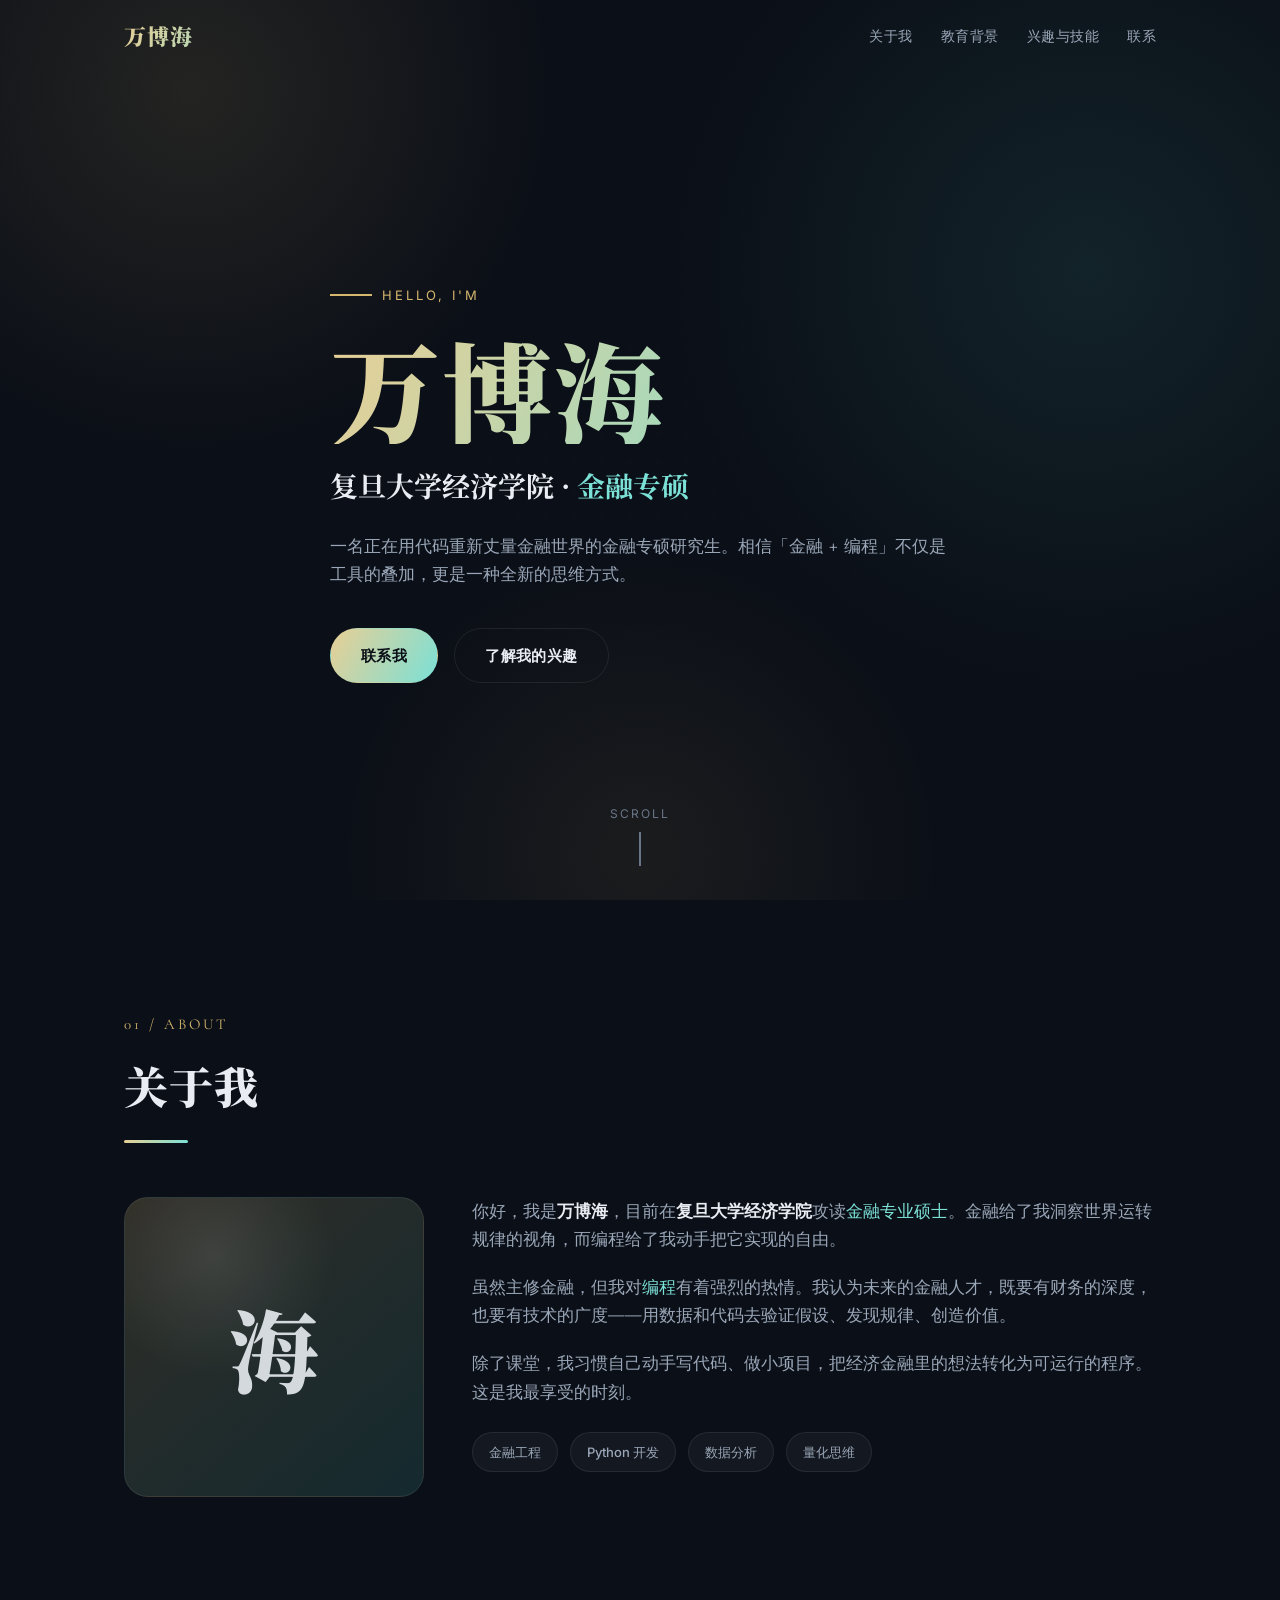
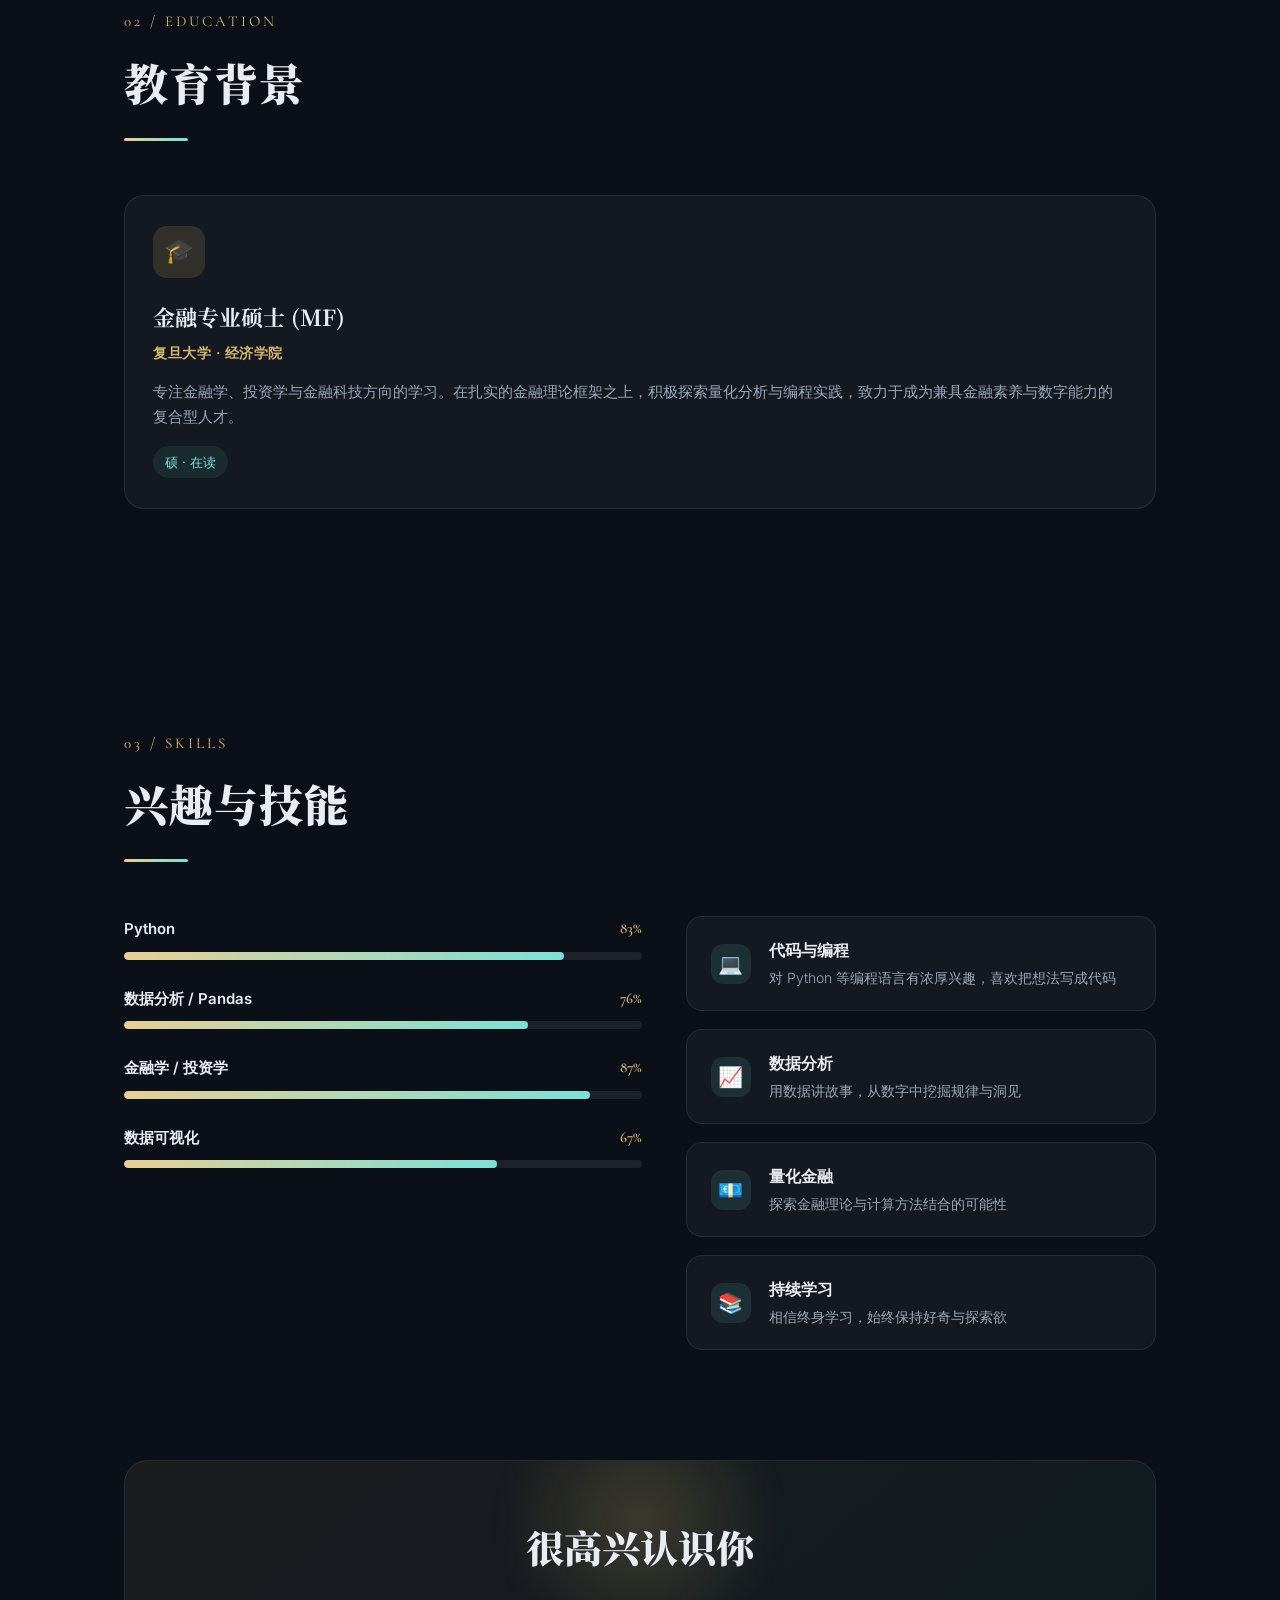
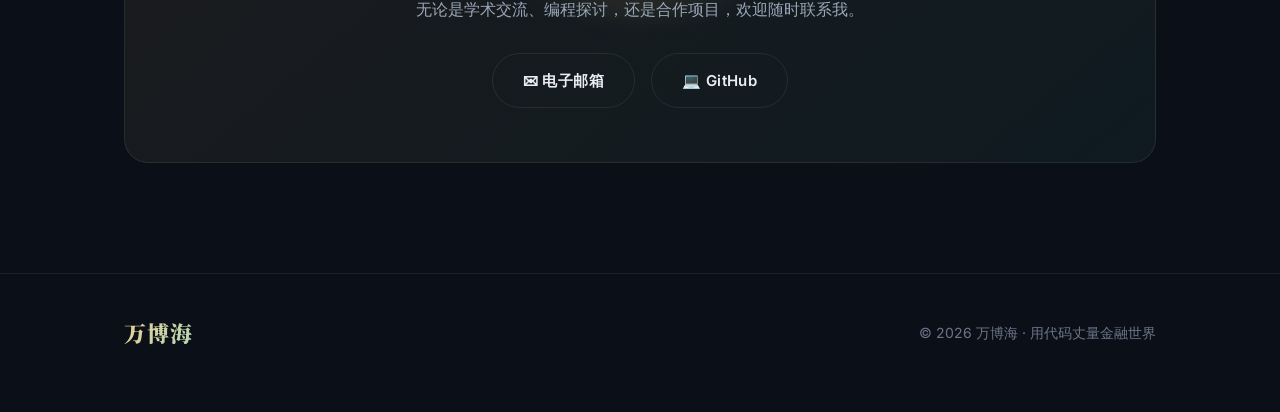
==== index.html @ 052659ee "chore: 个人主页 · 万博海" ====
<!DOCTYPE html>
<html lang="zh-CN">
<head>
  <meta charset="UTF-8" />
  <meta name="viewport" content="width=device-width, initial-scale=1.0" />
  <meta name="description" content="万博海 · 复旦大学经济学院金融专硕 · 个人网站" />
  <title>万博海 · WAN BOHAI</title>

  <!-- 字体：标题用衬线提升质感，正文用无衬线 -->
  <link rel="preconnect" href="https://fonts.googleapis.com" />
  <link rel="preconnect" href="https://fonts.gstatic.com" crossorigin />
  <link
    href="https://fonts.googleapis.com/css2?family=Cormorant+Garamond:wght@500;600;700&family=Noto+Serif+SC:wght@500;700;900&family=Inter:wght@300;400;500;600;700&display=swap"
    rel="stylesheet"
  />

  <style>
    :root {
      --ink: #e9edf3;
      --ink-dim: #9aa7b8;
      --ink-faint: #6a7688;
      --bg: #0b0f17;
      --bg-soft: #10151f;
      --card: rgba(255, 255, 255, 0.04);
      --card-border: rgba(255, 255, 255, 0.08);
      --gold: #d5b76e;
      --gold-soft: #e8cf95;
      --teal: #4fd1c5;
      --teal-soft: #7be0d6;
      --grad: linear-gradient(120deg, var(--gold-soft), var(--teal-soft));
      --serif: "Noto Serif SC", "Songti SC", serif;
      --latin: "Cormorant Garamond", "Georgia", serif;
      --sans: "Inter", "PingFang SC", "Hiragino Sans GB", sans-serif;
    }

    * { box-sizing: border-box; margin: 0; padding: 0; }

    html { scroll-behavior: smooth; }

    body {
      font-family: var(--sans);
      color: var(--ink);
      background: var(--bg);
      line-height: 1.7;
      -webkit-font-smoothing: antialiased;
      overflow-x: hidden;
    }

    /* 背景光斑，营造氛围 */
    body::before {
      content: "";
      position: fixed; inset: 0; z-index: -2;
      background:
        radial-gradient(600px 600px at 15% 10%, rgba(213, 183, 110, 0.12), transparent 60%),
        radial-gradient(700px 700px at 85% 30%, rgba(79, 209, 197, 0.10), transparent 60%),
        radial-gradient(500px 500px at 50% 95%, rgba(213, 183, 110, 0.08), transparent 60%),
        var(--bg);
    }
    body::after {
      content: "";
      position: fixed; inset: 0; z-index: -1; opacity: 0.5;
      background-image: radial-gradient(rgba(255,255,255,0.04) 1px, transparent 1px);
      background-size: 28px 28px;
      mask-image: radial-gradient(ellipse at center, black, transparent 75%);
    }

    a { color: inherit; text-decoration: none; }
    img { max-width: 100%; display: block; }

    .wrap { max-width: 1080px; margin: 0 auto; padding: 0 24px; }

    /* ============ 顶部导航 ============ */
    header {
      position: fixed; top: 0; left: 0; right: 0; z-index: 50;
      transition: background .4s ease, box-shadow .4s ease, backdrop-filter .4s ease;
    }
    header.scrolled {
      background: rgba(11, 15, 23, 0.72);
      backdrop-filter: blur(14px);
      box-shadow: 0 1px 0 rgba(255,255,255,0.06);
    }
    .nav {
      display: flex; align-items: center; justify-content: space-between;
      height: 72px;
    }
    .brand {
      font-family: var(--serif); font-weight: 900; font-size: 22px; letter-spacing: 1px;
      background: var(--grad);
      -webkit-background-clip: text; background-clip: text; color: transparent;
    }
    .brand small { font-family: var(--latin); font-size: 12px; letter-spacing: 4px; opacity: .8; margin-left: 8px; font-weight: 600; }
    .nav-links { display: flex; gap: 28px; }
    .nav-links a {
      font-size: 14px; color: var(--ink-dim); position: relative; letter-spacing: .5px;
      transition: color .3s ease;
    }
    .nav-links a:hover { color: var(--ink); }
    .nav-links a::after {
      content: ""; position: absolute; left: 0; bottom: -6px; width: 0; height: 1.5px;
      background: var(--grad); transition: width .3s ease;
    }
    .nav-links a:hover::after { width: 100%; }
    .menu-btn { display: none; background: none; border: none; color: var(--ink); font-size: 24px; cursor: pointer; }

    /* ============ Hero ============ */
    .hero {
      min-height: 100vh;
      display: flex; flex-direction: column; justify-content: center;
      padding: 120px 0 60px; position: relative;
    }
    .hero .eyebrow {
      display: inline-flex; align-items: center; gap: 10px;
      font-size: 13px; letter-spacing: 3px; color: var(--gold);
      margin-bottom: 26px;
    }
    .hero .eyebrow::before { content: ""; width: 42px; height: 1.5px; background: var(--gold); }
    .hero h1 {
      font-family: var(--serif); font-weight: 900;
      font-size: clamp(52px, 10vw, 110px); line-height: 1.02; letter-spacing: 2px;
      background: var(--grad);
      -webkit-background-clip: text; background-clip: text; color: transparent;
    }
    .hero .role {
      font-family: var(--serif); font-size: clamp(18px, 3vw, 28px);
      color: var(--ink); margin-top: 18px; font-weight: 700;
    }
    .hero .role .typing { color: var(--teal-soft); }
    .hero .tagline {
      margin-top: 22px; max-width: 620px; color: var(--ink-dim); font-size: 16.5px;
      font-weight: 300;
    }
    .hero-cta { margin-top: 40px; display: flex; gap: 16px; flex-wrap: wrap; }
    .cta {
      display: inline-block; padding: 14px 30px; border-radius: 100px;
      font-size: 15px; font-weight: 600; letter-spacing: .4px; cursor: pointer;
      border: 1.5px solid transparent; transition: all .3s ease;
    }
    .cta.primary { background: var(--grad); color: #0b0f17; }
    .cta.primary:hover { transform: translateY(-2px); box-shadow: 0 12px 30px rgba(213,183,110,.25); }
    .cta.ghost { border-color: var(--card-border); color: var(--ink); }
    .cta.ghost:hover { border-color: var(--teal); color: var(--teal-soft); transform: translateY(-2px); }

    .scroll-hint {
      position: absolute; bottom: 34px; left: 50%; transform: translateX(-50%);
      display: flex; flex-direction: column; align-items: center; gap: 8px;
      color: var(--ink-faint); font-size: 12px; letter-spacing: 2px;
    }
    .scroll-hint .line { width: 1.5px; height: 34px; background: var(--ink-faint); animation: drop 1.8s infinite; }
    @keyframes drop { 0%{transform:scaleY(0);transform-origin:top} 50%{transform:scaleY(1)} 100%{transform:scaleY(0);transform-origin:bottom} }

    /* ============ 通用 section ============ */
    section { padding: 110px 0; }
    .section-head { margin-bottom: 54px; }
    .section-head .num {
      font-family: var(--latin); font-size: 15px; letter-spacing: 3px; color: var(--gold);
    }
    .section-head h2 {
      font-family: var(--serif); font-weight: 900; font-size: clamp(30px, 5vw, 44px);
      margin-top: 10px; letter-spacing: 1px;
    }
    .section-head .under { width: 64px; height: 3px; background: var(--grad); margin-top: 18px; border-radius: 3px; }

    .reveal { opacity: 0; transform: translateY(34px); transition: opacity .8s ease, transform .8s ease; }
    .reveal.in { opacity: 1; transform: none; }

    /* ============ 关于 ============ */
    .about-grid { display: grid; grid-template-columns: 300px 1fr; gap: 48px; align-items: start; }
    .avatar {
      aspect-ratio: 1; border-radius: 24px; position: relative; overflow: hidden;
      background: linear-gradient(140deg, rgba(213,183,110,.18), rgba(79,209,197,.14));
      border: 1px solid var(--card-border);
      display: flex; align-items: center; justify-content: center;
    }
    .avatar .mono {
      font-family: var(--serif); font-weight: 900; font-size: 90px; color: var(--ink);
      opacity: .9;
    }
    .avatar::after {
      content: ""; position: absolute; inset: 0;
      background: radial-gradient(200px 200px at 30% 20%, rgba(255,255,255,.1), transparent 60%);
    }
    .about-text p { color: var(--ink-dim); font-size: 16.5px; margin-bottom: 20px; font-weight: 300; }
    .about-text p strong { color: var(--ink); font-weight: 600; }
    .about-text p .hl { color: var(--teal-soft); font-weight: 500; }

    .badge-row { display: flex; flex-wrap: wrap; gap: 12px; margin-top: 26px; }
    .badge {
      padding: 8px 16px; border-radius: 100px; font-size: 13px; font-weight: 500;
      border: 1px solid var(--card-border); color: var(--ink-dim); background: var(--card);
    }

    /* ============ 卡片容器 ============ */
    .cards { display: grid; grid-template-columns: repeat(2, 1fr); gap: 24px; }
    .card {
      background: var(--card); border: 1px solid var(--card-border); border-radius: 20px;
      padding: 30px 28px; position: relative; overflow: hidden;
      transition: transform .4s ease, border-color .4s ease, background .4s ease;
    }
    .card::before {
      content: ""; position: absolute; top: 0; left: 0; width: 100%; height: 100%; opacity: 0;
      background: radial-gradient(280px 280px at 20% 0%, rgba(79,209,197,.12), transparent 60%);
      transition: opacity .4s ease;
    }
    .card:hover { transform: translateY(-6px); border-color: rgba(255,255,255,.18); }
    .card:hover::before { opacity: 1; }
    .card .icon { width: 52px; height: 52px; border-radius: 14px; display: grid; place-items: center; margin-bottom: 20px; font-size: 24px; background: rgba(213,183,110,.14); }
    .card h3 { font-family: var(--serif); font-size: 22px; font-weight: 700; margin-bottom: 6px; }
    .card .org { color: var(--gold); font-size: 14px; font-weight: 600; letter-spacing: .5px; margin-bottom: 14px; }
    .card p { color: var(--ink-dim); font-size: 15px; font-weight: 300; }
    .card .tag { display: inline-block; margin-top: 16px; font-size: 13px; color: var(--teal-soft); background: rgba(79,209,197,.1); padding: 5px 12px; border-radius: 100px; }

    .edu-card { grid-column: span 2; }

    /* ============ 兴趣 / 技能 ============ */
    .skills { display: grid; grid-template-columns: 1.1fr 1fr; gap: 44px; align-items: start; }
    .skill-bars { display: flex; flex-direction: column; gap: 26px; }
    .skill-row .top { display: flex; justify-content: space-between; margin-bottom: 10px; font-size: 15px; }
    .skill-row .top b { font-weight: 600; }
    .skill-row .top span { color: var(--gold); font-family: var(--latin); font-weight: 600; }
    .bar { height: 8px; border-radius: 100px; background: var(--card-border); overflow: hidden; }
    .bar .fill { height: 100%; width: 0; border-radius: 100px; background: var(--grad); transition: width 1.3s cubic-bezier(.5,.15,.2,1); }

    .interest-list { display: flex; flex-direction: column; gap: 18px; }
    .interest {
      display: flex; align-items: center; gap: 18px; padding: 20px 24px;
      border-radius: 16px; border: 1px solid var(--card-border); background: var(--card);
      transition: transform .35s ease, border-color .35s ease;
    }
    .interest:hover { transform: translateX(6px); border-color: rgba(79,209,197,.3); }
    .interest .dot { width: 40px; height: 40px; border-radius: 12px; display: grid; place-items: center; font-size: 20px; background: rgba(79,209,197,.12); flex-shrink: 0; }
    .interest h4 { font-size: 16px; font-weight: 600; margin-bottom: 2px; }
    .interest p { color: var(--ink-dim); font-size: 14px; font-weight: 300; }

    /* ============ 联系 ============ */
    .contact-box {
      border-radius: 24px; padding: 54px; text-align: center; position: relative;
      border: 1px solid var(--card-border);
      background: linear-gradient(140deg, rgba(213,183,110,.08), rgba(79,209,197,.06));
      overflow: hidden;
    }
    .contact-box::before {
      content: ""; position: absolute; top: -40px; left: 50%; transform: translateX(-50%);
      width: 340px; height: 200px; border-radius: 50%;
      background: radial-gradient(200px 200px, rgba(213,183,110,.2), transparent 70%);
      filter: blur(10px);
    }
    .contact-box h2 { font-family: var(--serif); font-weight: 900; font-size: clamp(26px,4vw,38px); position: relative; }
    .contact-box p { color: var(--ink-dim); margin: 16px 0 30px; position: relative; font-weight: 300; }
    .contact-links { display: flex; justify-content: center; gap: 16px; flex-wrap: wrap; position: relative; }

    /* ============ 页脚 ============ */
    footer { padding: 40px 0 60px; border-top: 1px solid var(--card-border); }
    .footer-inner { display: flex; justify-content: space-between; align-items: center; gap: 20px; flex-wrap: wrap; }
    footer p { color: var(--ink-faint); font-size: 14px; }
    footer .brand small { margin-left: 0; }

    /* ============ 响应式 ============ */
    @media (max-width: 820px) {
      .nav-links {
        position: fixed; top: 0; right: 0; height: 100vh; width: 72%; max-width: 300px;
        background: rgba(11,15,23,.96); backdrop-filter: blur(16px);
        flex-direction: column; gap: 30px; padding: 90px 36px;
        transform: translateX(100%); transition: transform .4s ease;
      }
      .nav-links.open { transform: translateX(0); box-shadow: -20px 0 60px rgba(0,0,0,.5); }
      .menu-btn { display: block; z-index: 60; }
      .about-grid, .skills { grid-template-columns: 1fr; }
      .avatar { max-width: 220px; margin: 0 auto; }
      .cards { grid-template-columns: 1fr; }
      .edu-card { grid-column: span 1; }
      section { padding: 80px 0; }
    }
  </style>
</head>
<body>

  <header id="header">
    <div class="wrap nav">
      <a class="brand" href="#top">万博海<small>WAN BOHAI</small></a>
      <nav class="nav-links" id="navLinks">
        <a href="#about">关于我</a>
        <a href="#education">教育背景</a>
        <a href="#skills">兴趣与技能</a>
        <a href="#contact">联系</a>
      </nav>
      <button class="menu-btn" id="menuBtn" aria-label="菜单">&#9776;</button>
    </div>
  </header>

  <!-- ============ HERO ============ -->
  <section class="hero" id="top">
    <div class="wrap">
      <span class="eyebrow">HELLO, I'M</span>
      <h1>万博海</h1>
      <div class="role">复旦大学经济学院 · <span class="typing" id="typing"></span></div>
      <p class="tagline">
        一名正在用代码重新丈量金融世界的金融专硕研究生。相信「金融 + 编程」不仅是工具的叠加，更是一种全新的思维方式。
      </p>
      <div class="hero-cta">
        <a class="cta primary" href="#contact">联系我</a>
        <a class="cta ghost" href="#skills">了解我的兴趣</a>
      </div>
    </div>
    <div class="scroll-hint"><span>SCROLL</span><span class="line"></span></div>
  </section>

  <!-- 关于我 -->
  <section id="about">
    <div class="wrap">
      <div class="section-head reveal"><span class="num">01 / ABOUT</span><h2>关于我</h2><div class="under"></div></div>
      <div class="about-grid">
        <div class="avatar reveal"><span class="mono">海</span></div>
        <div class="about-text reveal">
          <p>你好，我是<strong>万博海</strong>，目前在<strong>复旦大学经济学院</strong>攻读<strong class="hl">金融专业硕士</strong>。金融给了我洞察世界运转规律的视角，而编程给了我动手把它实现的自由。</p>
          <p>虽然主修金融，但我对<strong class="hl">编程</strong>有着强烈的热情。我认为未来的金融人才，既要有财务的深度，也要有技术的广度——用数据和代码去验证假设、发现规律、创造价值。</p>
          <p>除了课堂，我习惯自己动手写代码、做小项目，把经济金融里的想法转化为可运行的程序。这是我最享受的时刻。</p>
          <div class="badge-row">
            <span class="badge">金融工程</span>
            <span class="badge">Python 开发</span>
            <span class="badge">数据分析</span>
            <span class="badge">量化思维</span>
          </div>
        </div>
      </div>
    </div>
  </section>

  <!-- 教育背景 -->
  <section id="education" style="padding-top:0;">
    <div class="wrap">
      <div class="section-head reveal"><span class="num">02 / EDUCATION</span><h2>教育背景</h2><div class="under"></div></div>
      <div class="cards">
        <div class="card edu-card reveal">
          <div class="icon">&#127891;</div>
          <h3>金融专业硕士 (MF)</h3>
          <p class="org">复旦大学 · 经济学院</p>
          <p>专注金融学、投资学与金融科技方向的学习。在扎实的金融理论框架之上，积极探索量化分析与编程实践，致力于成为兼具金融素养与数字能力的复合型人才。</p>
          <span class="tag">硕 · 在读</span>
        </div>
      </div>
    </div>
  </section>

  <!-- 兴趣与技能 -->
  <section id="skills">
    <div class="wrap">
      <div class="section-head reveal"><span class="num">03 / SKILLS</span><h2>兴趣与技能</h2><div class="under"></div></div>
      <div class="skills">
        <div class="skill-bars reveal">
          <div class="skill-row">
            <div class="top"><b>Python</b><span data-progress="85">0%</span></div>
            <div class="bar"><div class="fill" data-target="85"></div></div>
          </div>
          <div class="skill-row">
            <div class="top"><b>数据分析 / Pandas</b><span data-progress="78">0%</span></div>
            <div class="bar"><div class="fill" data-target="78"></div></div>
          </div>
          <div class="skill-row">
            <div class="top"><b>金融学 / 投资学</b><span data-progress="90">0%</span></div>
            <div class="bar"><div class="fill" data-target="90"></div></div>
          </div>
          <div class="skill-row">
            <div class="top"><b>数据可视化</b><span data-progress="72">0%</span></div>
            <div class="bar"><div class="fill" data-target="72"></div></div>
          </div>
        </div>

        <div class="interest-list reveal">
          <div class="interest">
            <div class="dot">&#128187;</div>
            <div><h4>代码与编程</h4><p>对 Python 等编程语言有浓厚兴趣，喜欢把想法写成代码</p></div>
          </div>
          <div class="interest">
            <div class="dot">&#128200;</div>
            <div><h4>数据分析</h4><p>用数据讲故事，从数字中挖掘规律与洞见</p></div>
          </div>
          <div class="interest">
            <div class="dot">&#128182;</div>
            <div><h4>量化金融</h4><p>探索金融理论与计算方法结合的可能性</p></div>
          </div>
          <div class="interest">
            <div class="dot">&#128218;</div>
            <div><h4>持续学习</h4><p>相信终身学习，始终保持好奇与探索欲</p></div>
          </div>
        </div>
      </div>
    </div>
  </section>

  <!-- 联系 -->
  <section id="contact" style="padding-top:0;">
    <div class="wrap">
      <div class="contact-box reveal">
        <h2>很高兴认识你</h2>
        <p>无论是学术交流、编程探讨，还是合作项目，欢迎随时联系我。</p>
        <div class="contact-links">
          <a class="cta ghost" href="mailto:bh2009wan@126.com">&#9993; 电子邮箱</a>
          <a class="cta ghost" href="https://github.com/bh2009wan-crypto" target="_blank" rel="noopener">&#128187; GitHub</a>
        </div>
      </div>
    </div>
  </section>

  <footer>
    <div class="wrap footer-inner">
      <a class="brand" href="#top">万博海<small>WAN BOHAI</small></a>
      <p>© <span id="year"></span> 万博海 · 用代码丈量金融世界</p>
    </div>
  </footer>

  <script>
    // —— 顶部导航滚动状态 ——
    const header = document.getElementById('header');
    window.addEventListener('scroll', () => {
      header.classList.toggle('scrolled', window.scrollY > 30);
    });

    // —— 移动端菜单 ——
    const menuBtn = document.getElementById('menuBtn');
    const navLinks = document.getElementById('navLinks');
    menuBtn.addEventListener('click', () => navLinks.classList.toggle('open'));
    navLinks.querySelectorAll('a').forEach(a => a.addEventListener('click', () => navLinks.classList.remove('open')));

    // —— 打字机效果 ——
    const phrases = ['金融专硕', '编程爱好者', '数据探索者', '持续学习者'];
    const typing = document.getElementById('typing');
    let pi = 0, ci = 0, deleting = false;
    (function type() {
      const word = phrases[pi];
      typing.textContent = word.slice(0, ci);
      let delay = deleting ? 60 : 120;
      if (!deleting && ci === word.length) { delay = 1600; deleting = true; }
      else if (deleting && ci === 0) { deleting = false; pi = (pi + 1) % phrases.length; delay = 400; }
      else ci += deleting ? -1 : 1;
      setTimeout(type, delay);
    })();

    // —— 滚动渐显 ——
    const revealEls = document.querySelectorAll('.reveal');
    const io = new IntersectionObserver(entries => {
      entries.forEach(e => { if (e.isIntersecting) { e.target.classList.add('in'); io.unobserve(e.target); } });
    }, { threshold: 0.12 });
    revealEls.forEach(el => io.observe(el));

    // —— 技能条滚动触发 ——
    const fillIo = new IntersectionObserver(entries => {
      entries.forEach(e => {
        if (!e.isIntersecting) return;
        e.target.style.width = e.target.dataset.target + '%';
        const label = e.target.closest('.skill-row').querySelector('span');
        animateCount(label, +e.target.dataset.target);
        fillIo.unobserve(e.target);
      });
    }, { threshold: 0.5 });
    document.querySelectorAll('.fill').forEach(f => fillIo.observe(f));

    function animateCount(el, target) {
      const start = performance.now(), dur = 1300, from = 0;
      function step(now) {
        const p = Math.min((now - start) / dur, 1);
        const eased = 1 - Math.pow(1 - p, 3);
        el.textContent = Math.round(from + (target - from) * eased) + '%';
        if (p < 1) requestAnimationFrame(step);
      }
      requestAnimationFrame(step);
    }

    // —— 年份 ——
    document.getElementById('year').textContent = new Date().getFullYear();
  </script>
</body>
</html>
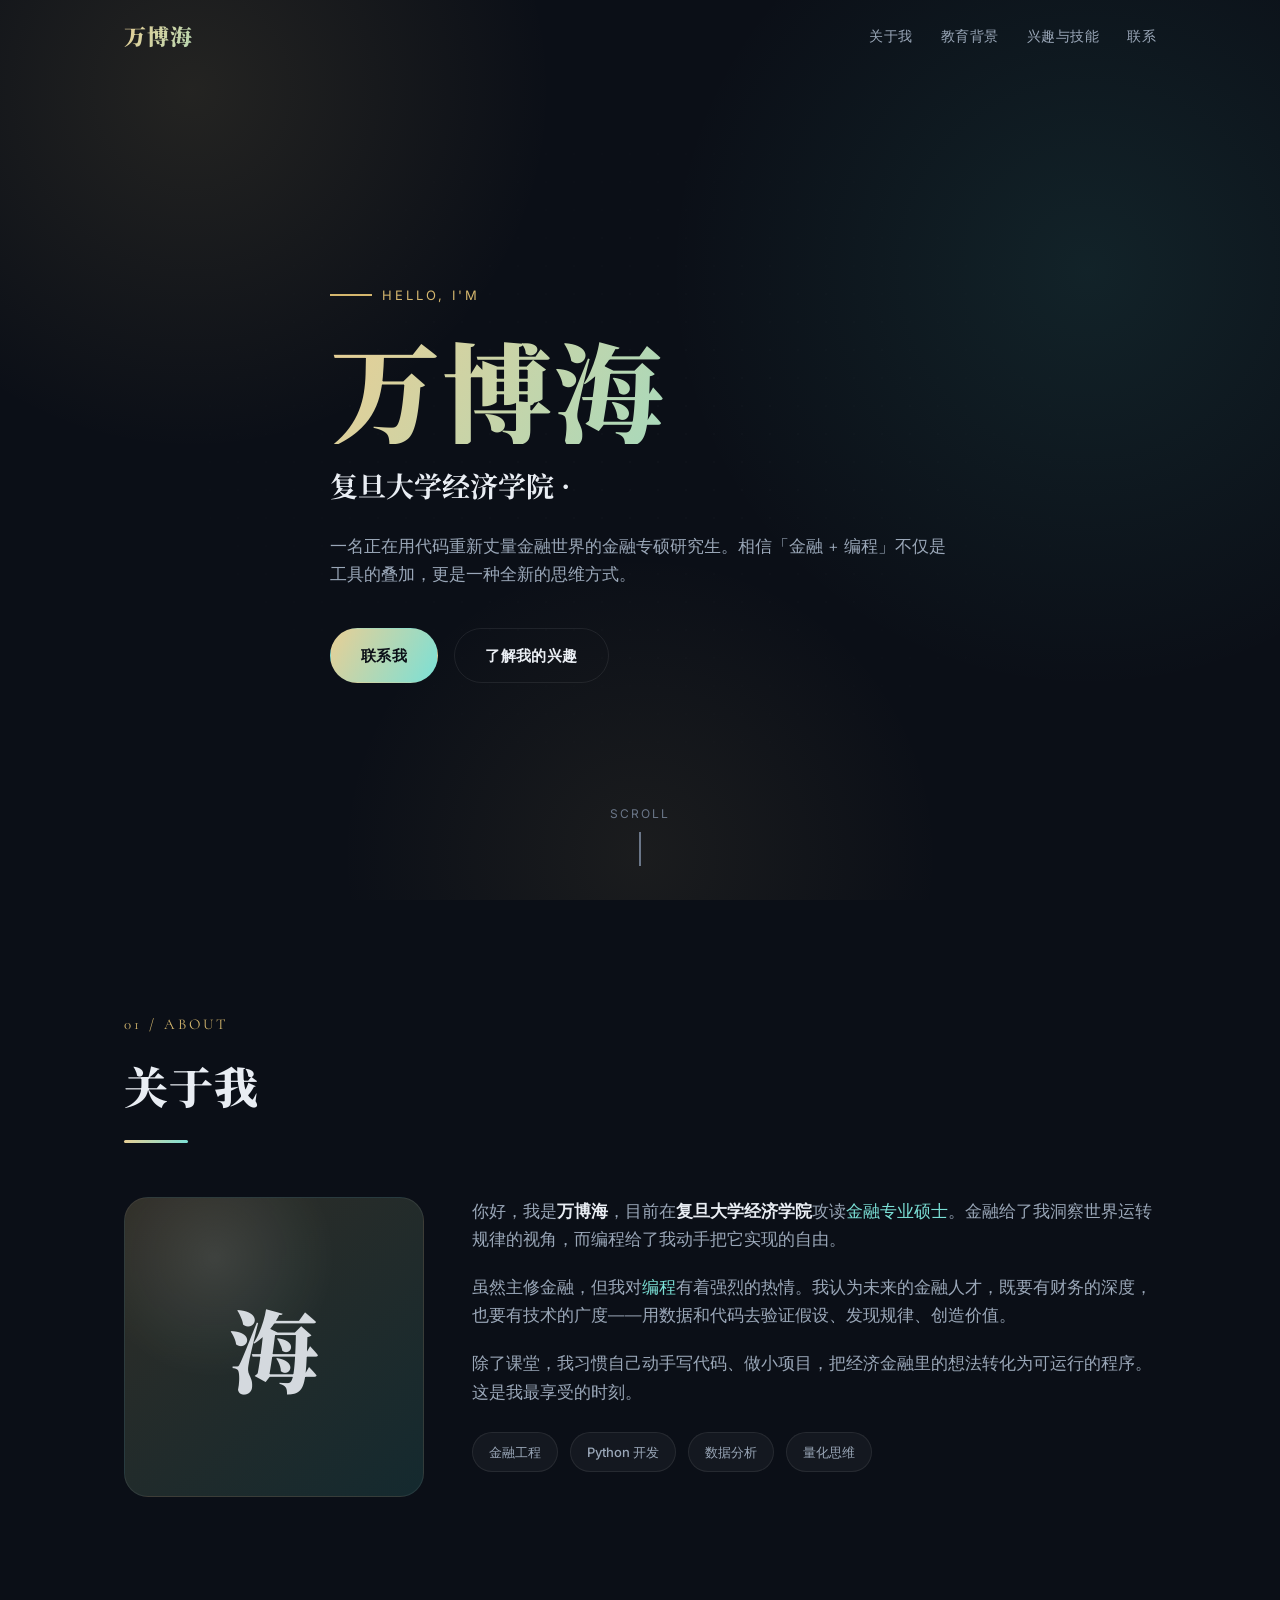
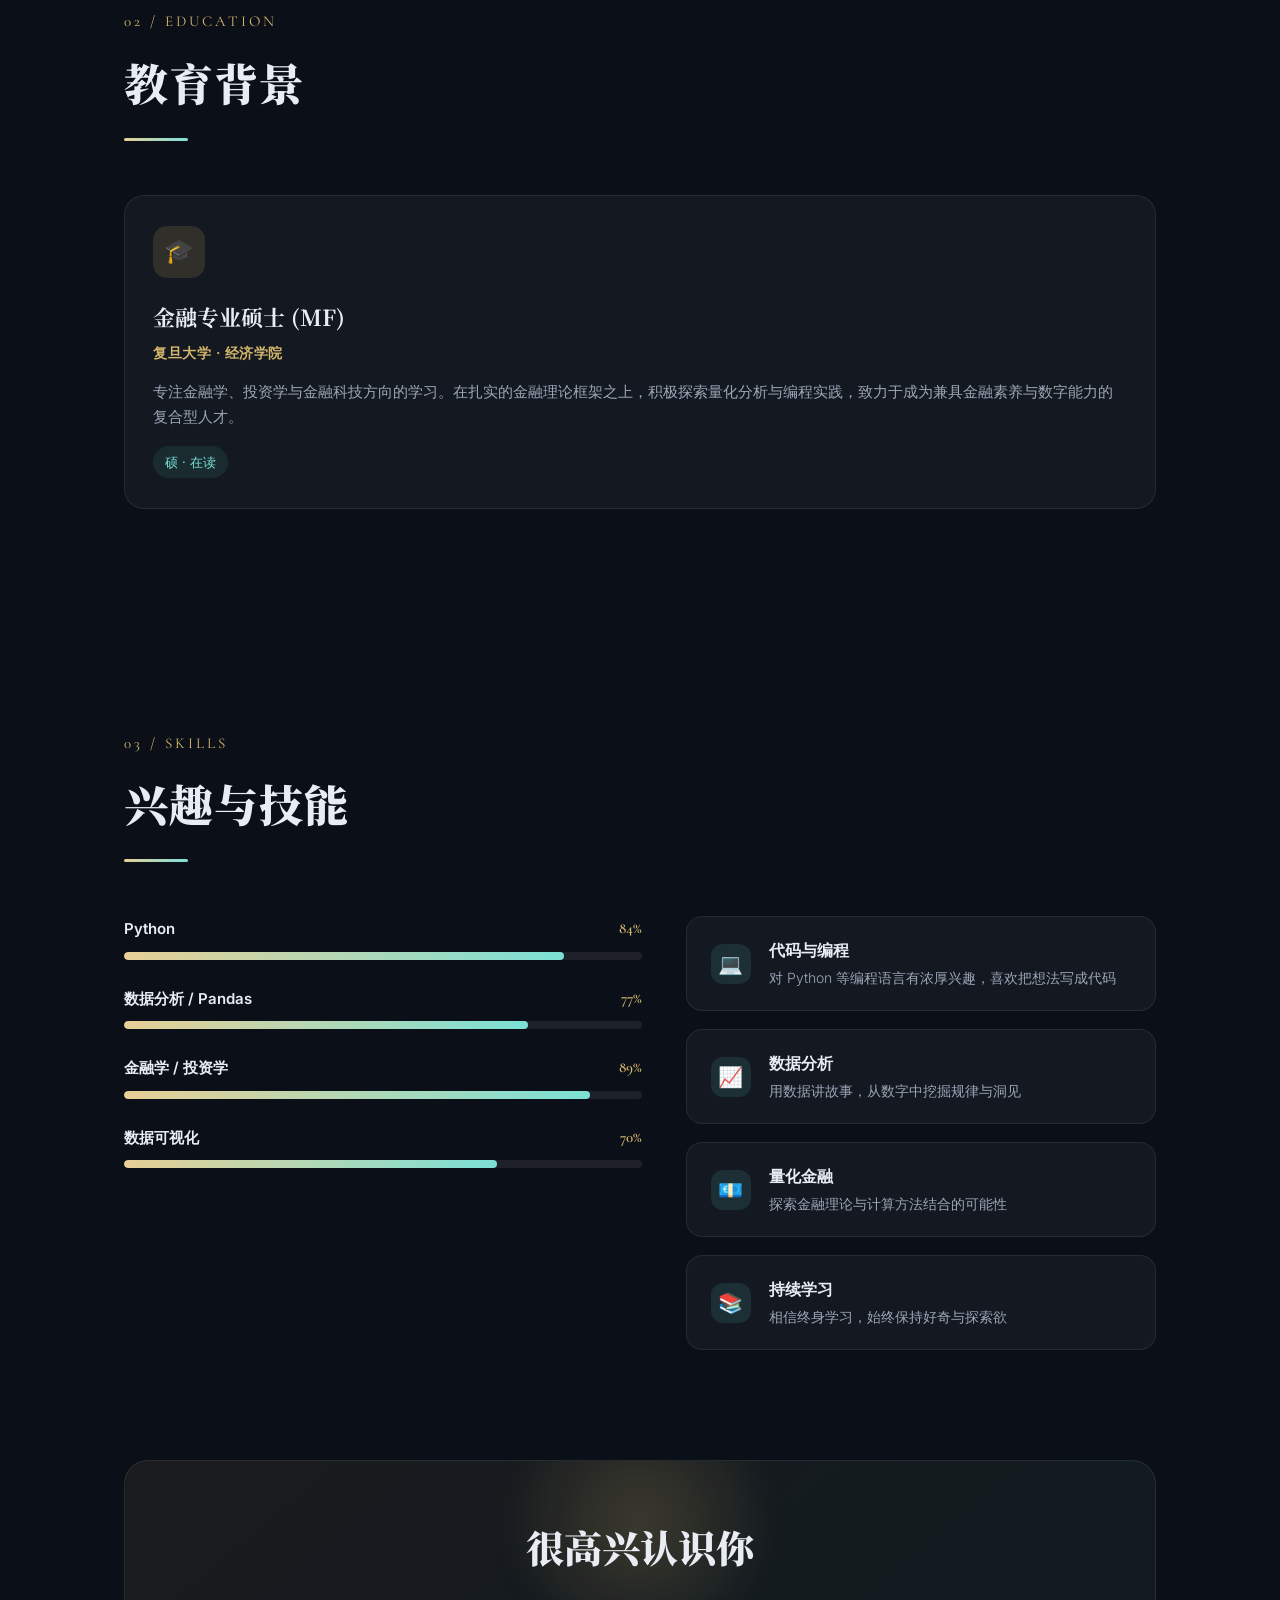
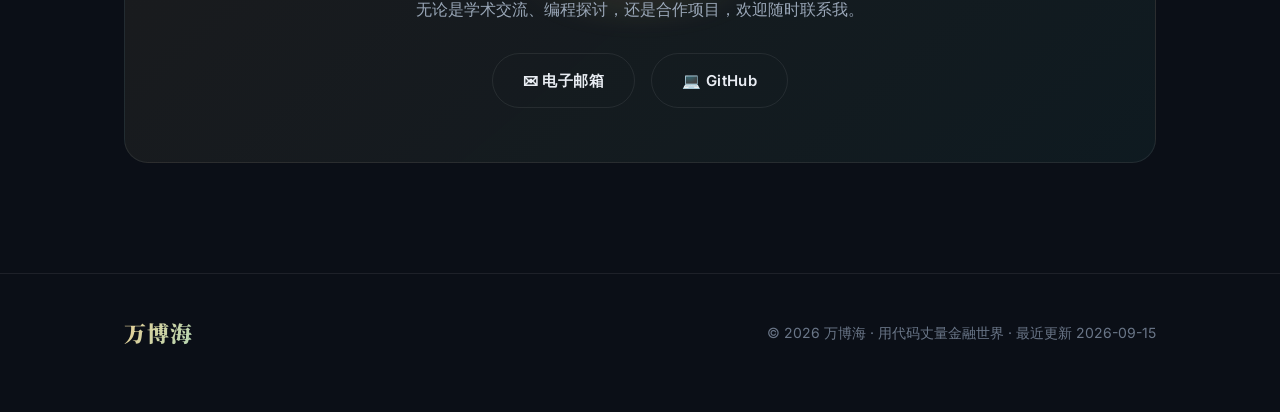
==== commit 47abc8d9: "chore: 页脚补上最近更新日期，并提交 .vercel 忽略规则 Co-Authored-By: Claude Code <noreply@anthropic.com>" ====
--- a/index.html
+++ b/index.html
@@ -404,7 +404,7 @@
   <footer>
     <div class="wrap footer-inner">
       <a class="brand" href="#top">万博海<small>WAN BOHAI</small></a>
-      <p>© <span id="year"></span> 万博海 · 用代码丈量金融世界</p>
+      <p>© <span id="year"></span> 万博海 · 用代码丈量金融世界 · 最近更新 2026-09-15</p>
     </div>
   </footer>
 
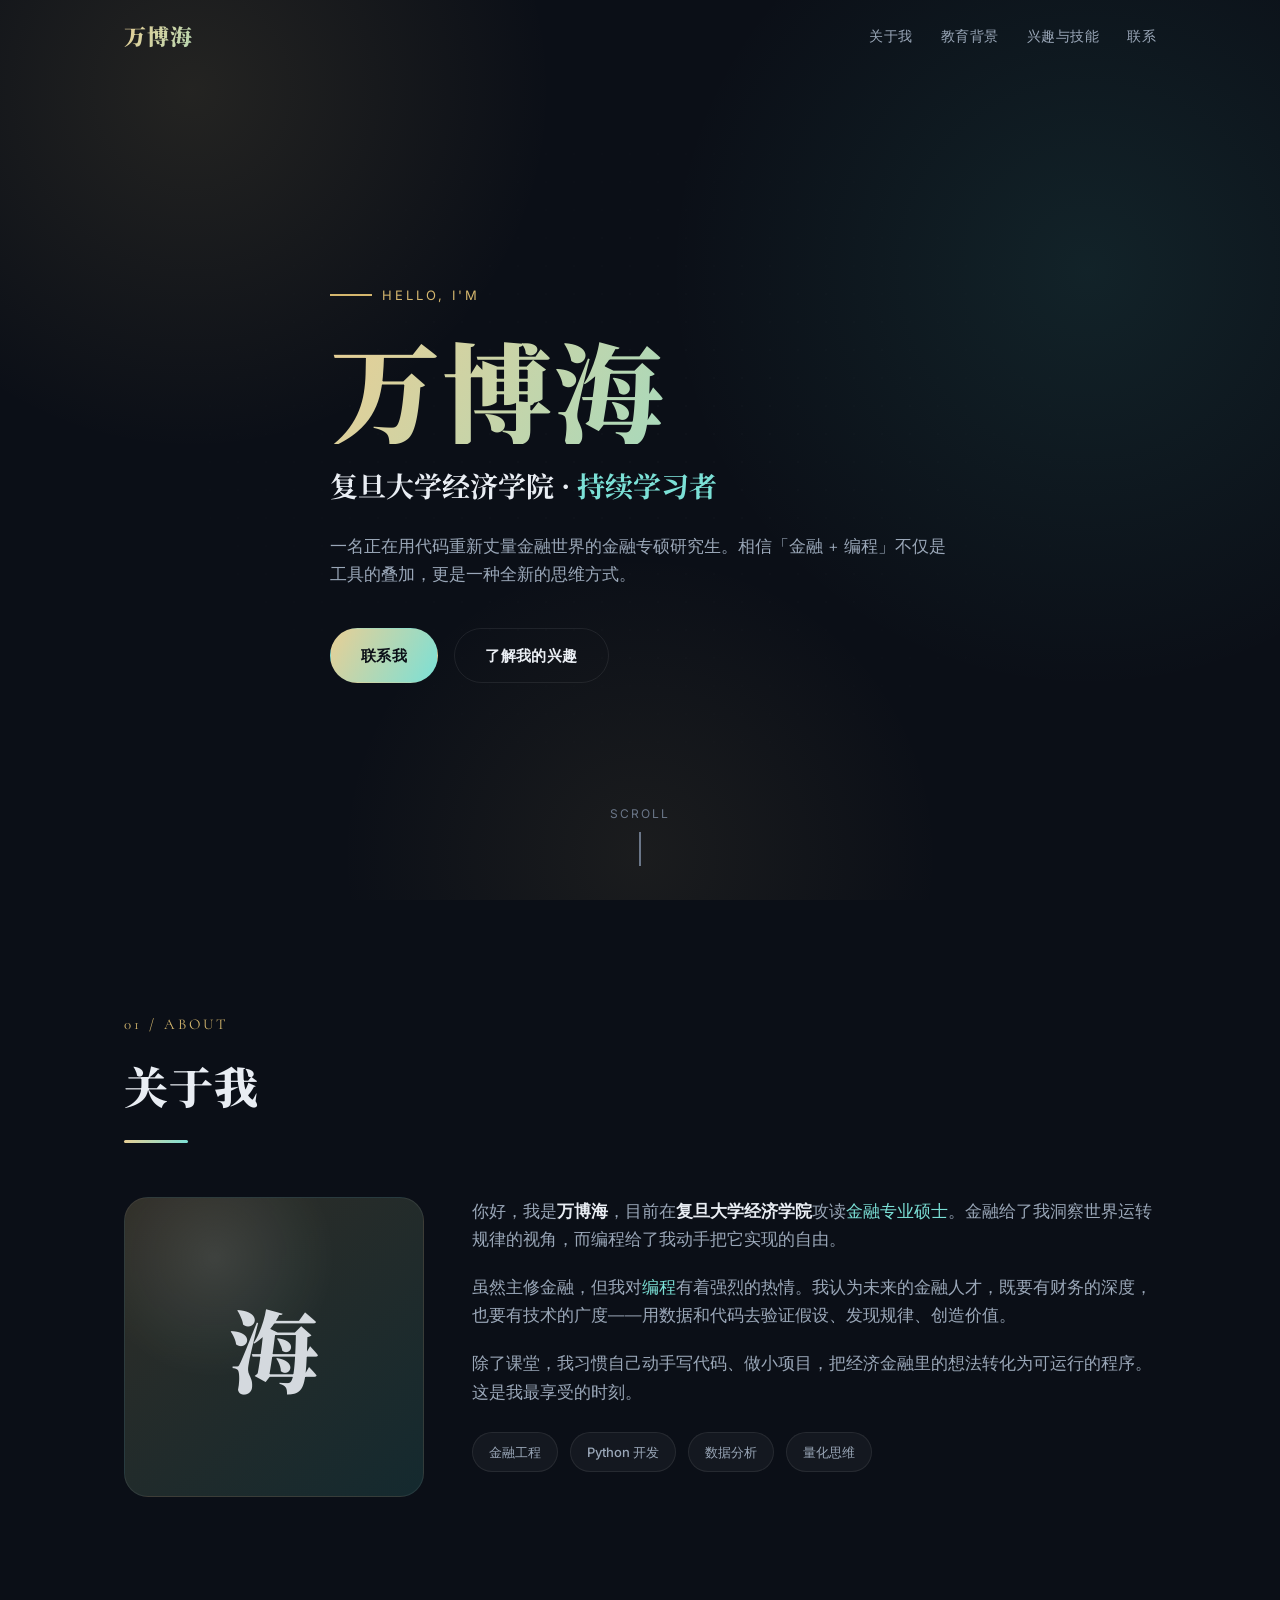
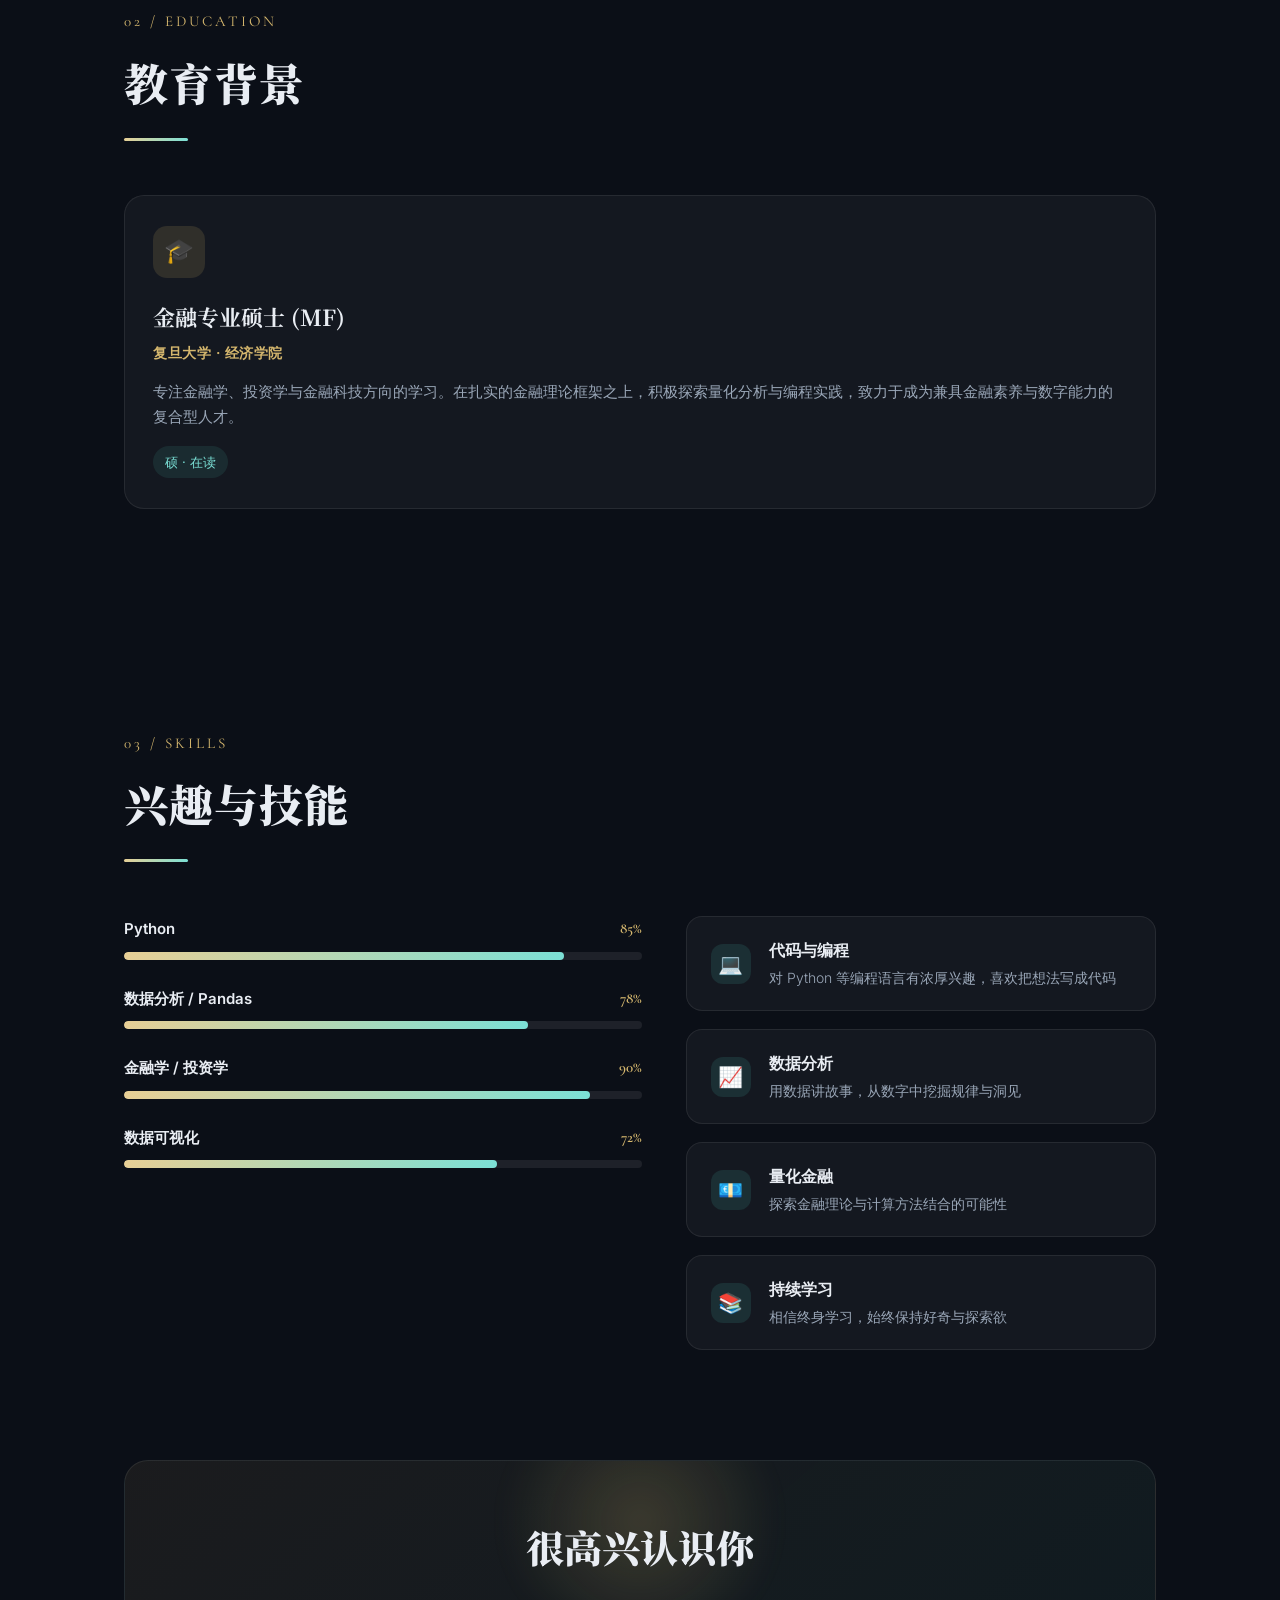
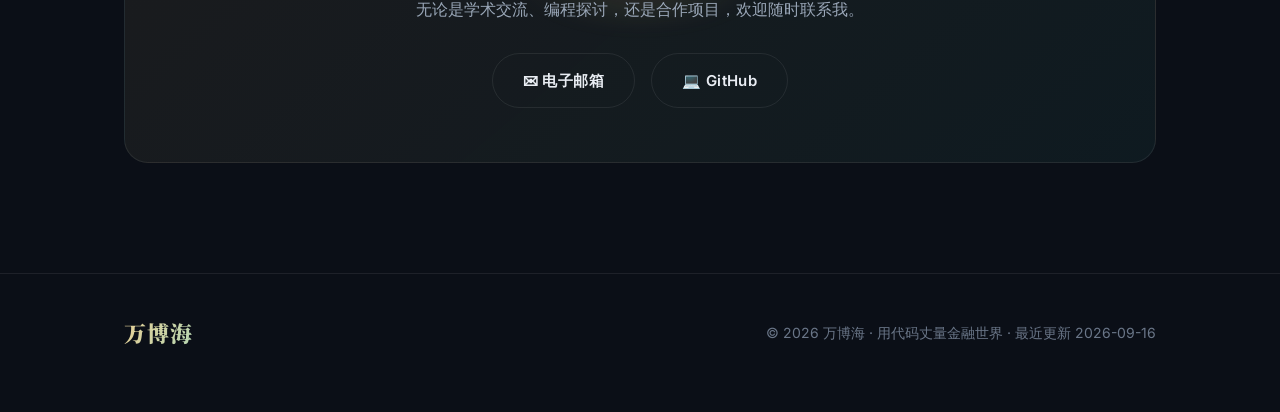
==== commit 121dae30: "chore: 页脚更新日期改为 2026-09-16 绑定自定义域名 lionelwan.com 后首次推送验证。  Co-Authored-By: Claude Code <noreply@anth" ====
--- a/index.html
+++ b/index.html
@@ -404,7 +404,7 @@
   <footer>
     <div class="wrap footer-inner">
       <a class="brand" href="#top">万博海<small>WAN BOHAI</small></a>
-      <p>© <span id="year"></span> 万博海 · 用代码丈量金融世界 · 最近更新 2026-09-15</p>
+      <p>© <span id="year"></span> 万博海 · 用代码丈量金融世界 · 最近更新 2026-09-16</p>
     </div>
   </footer>
 
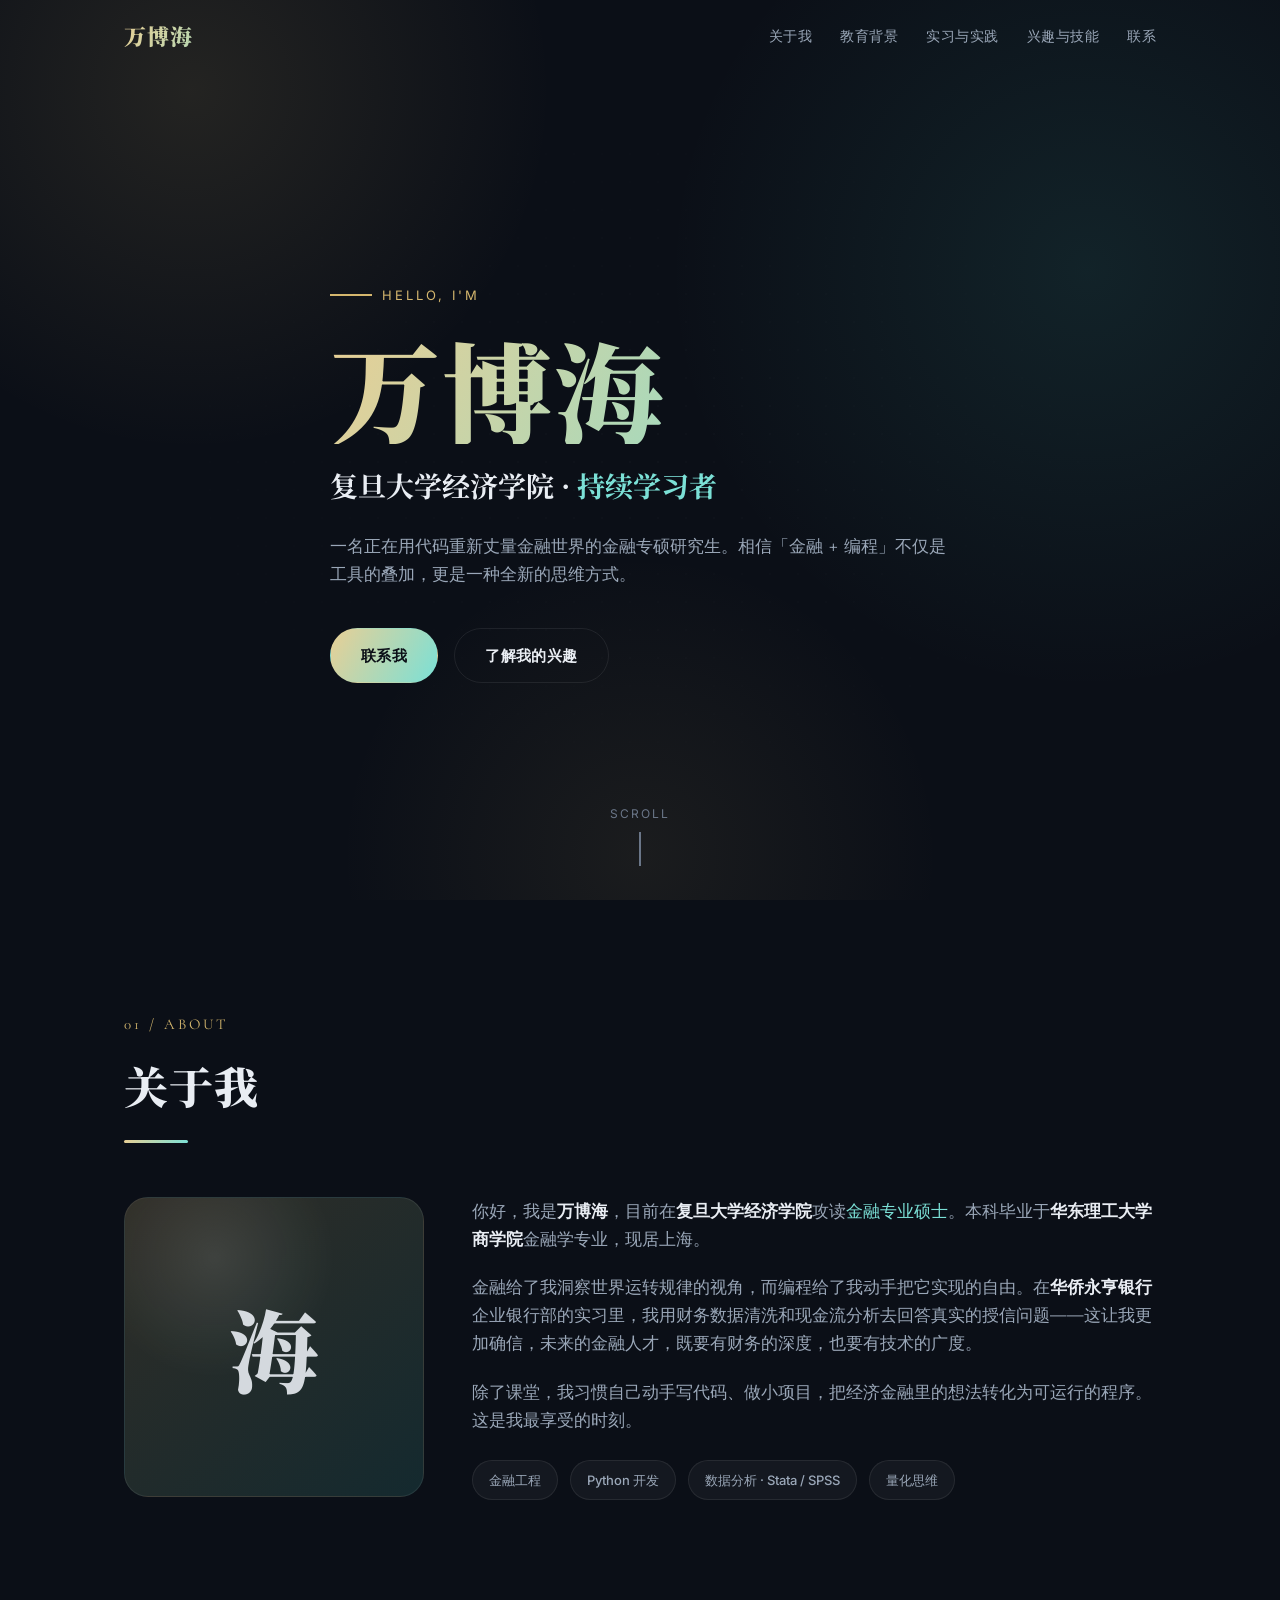
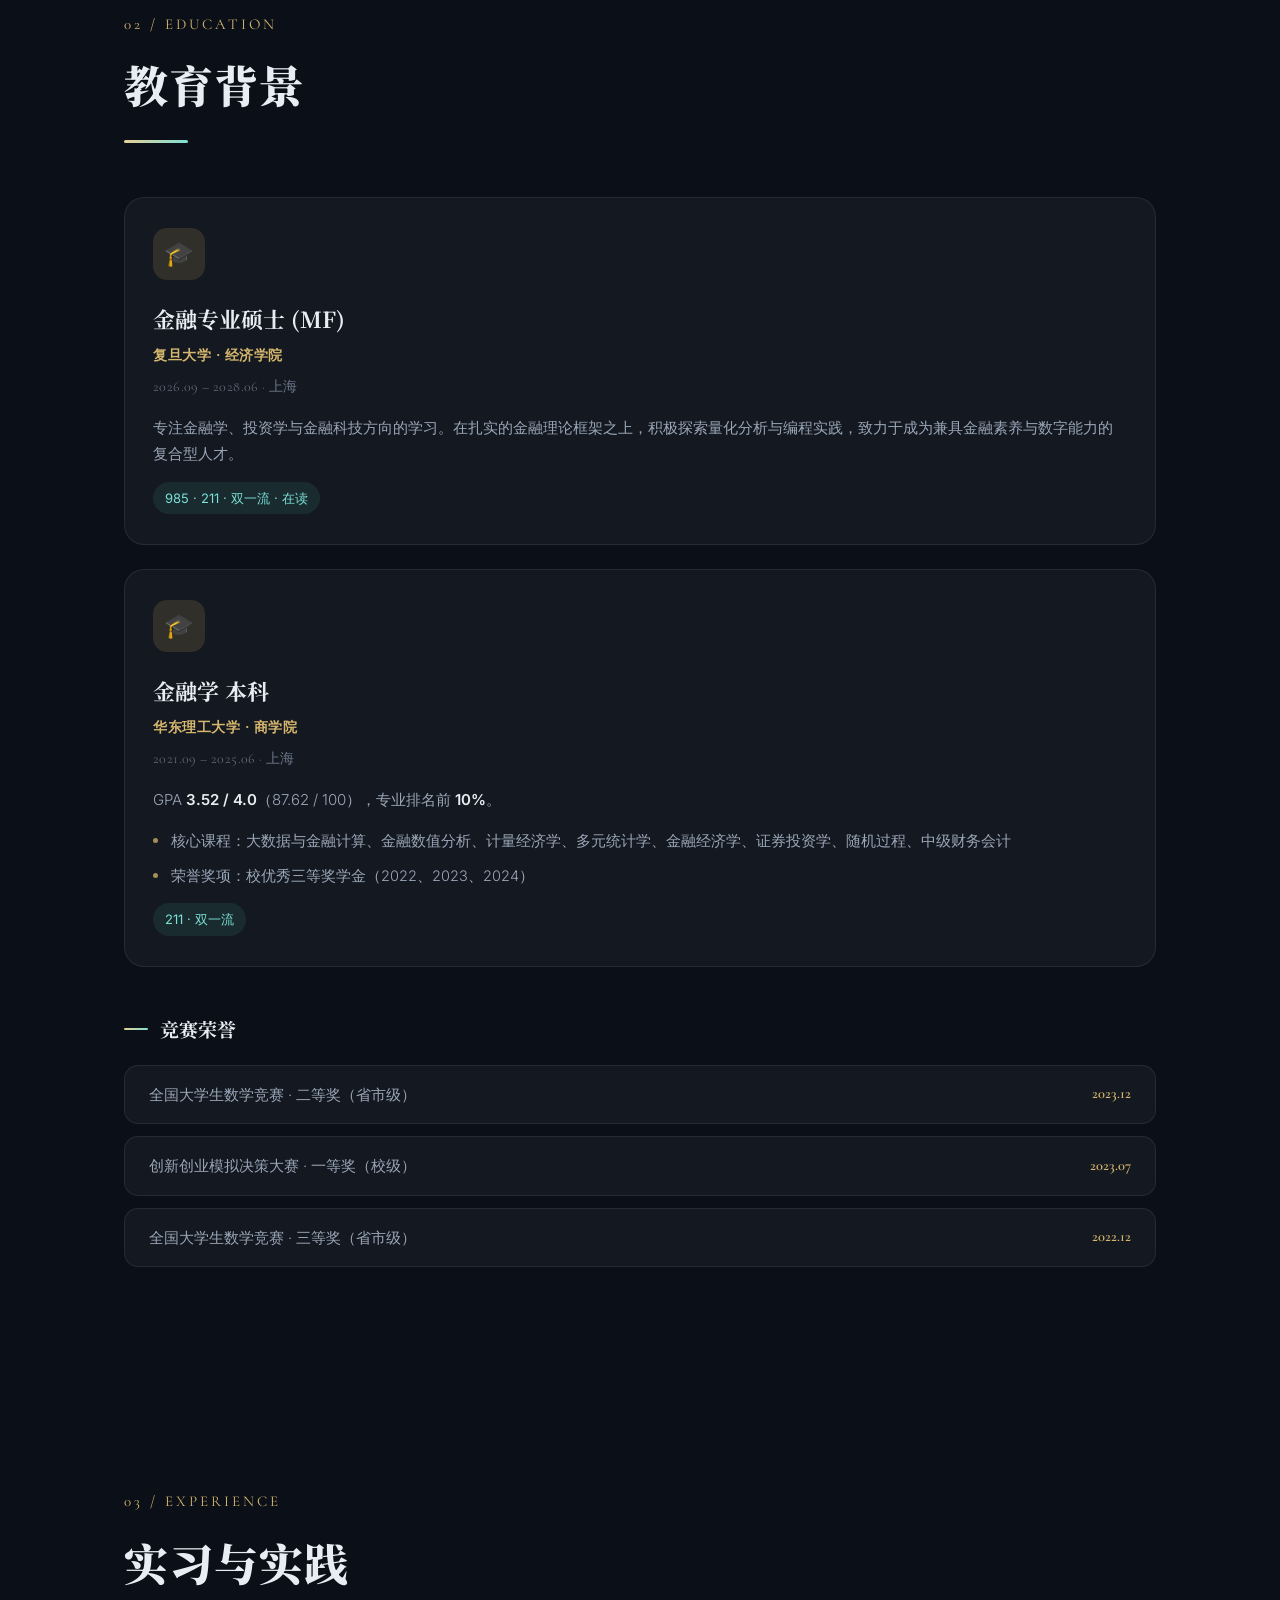
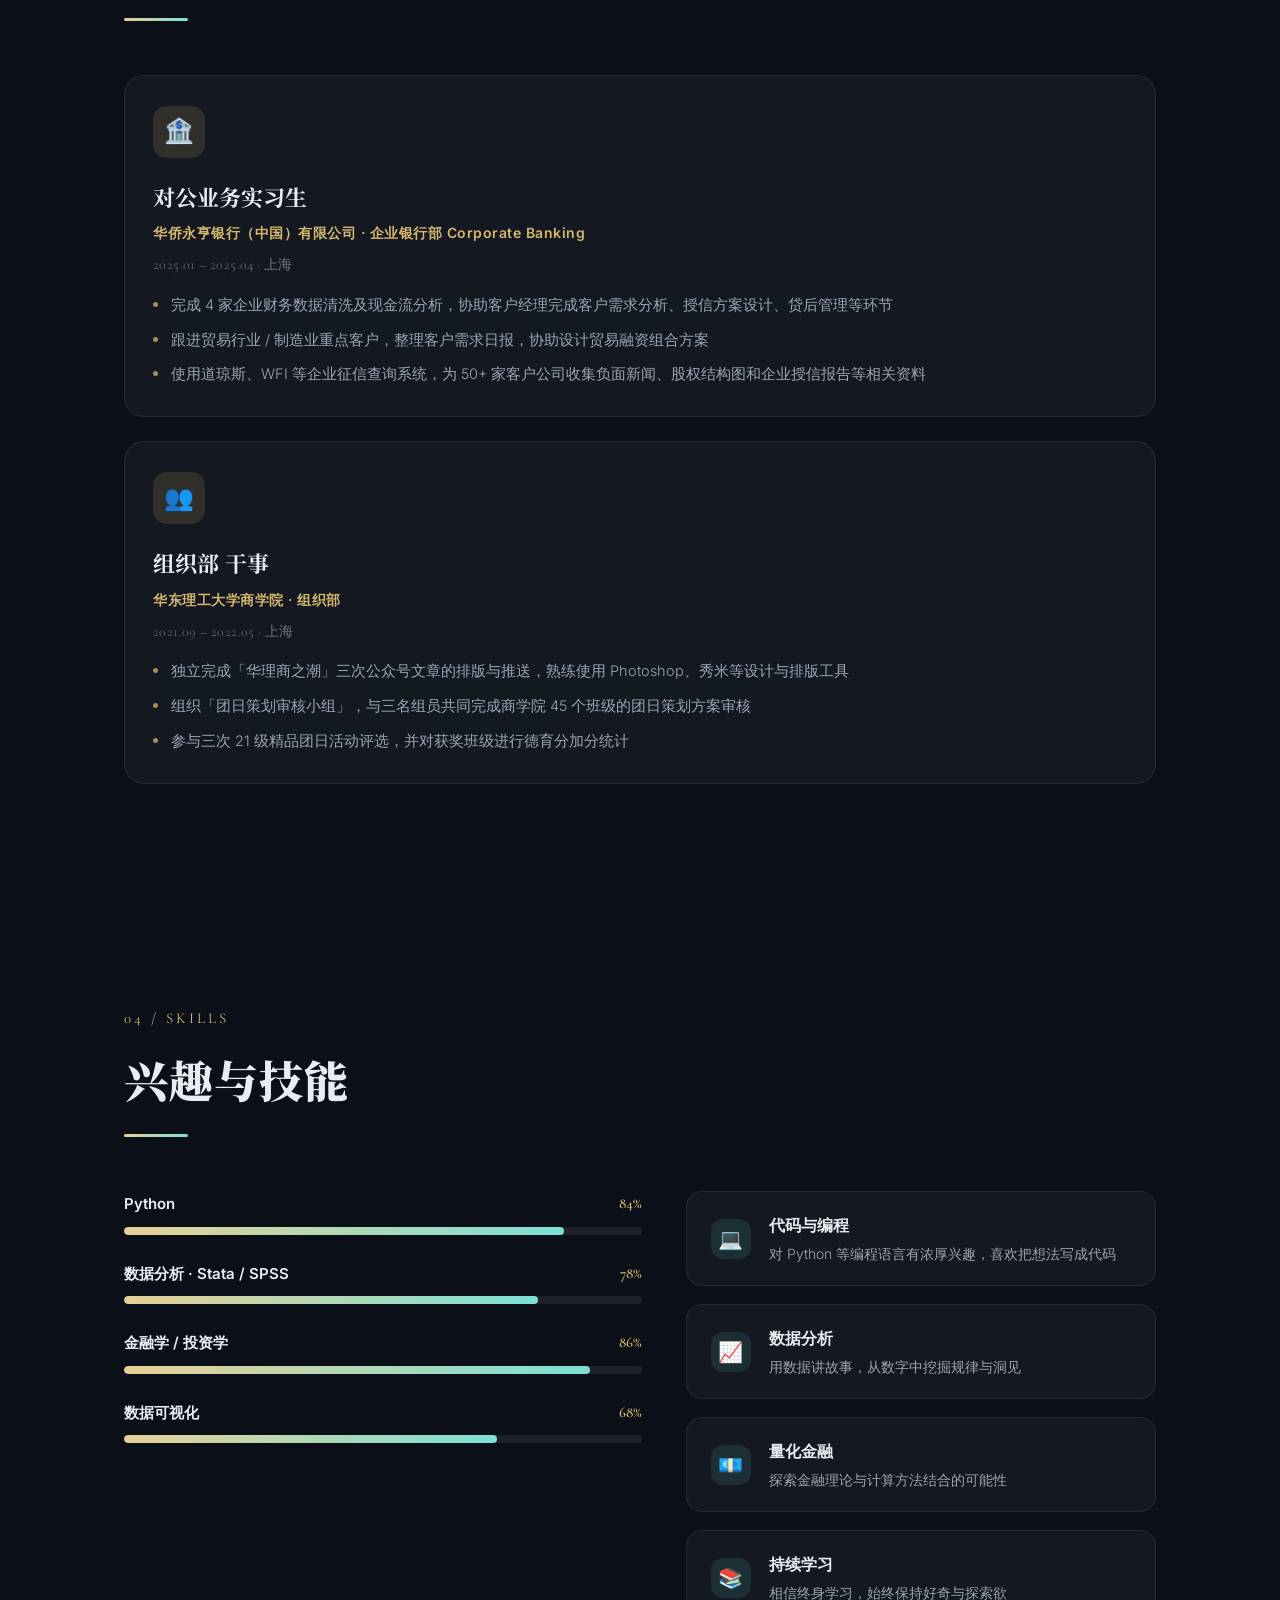
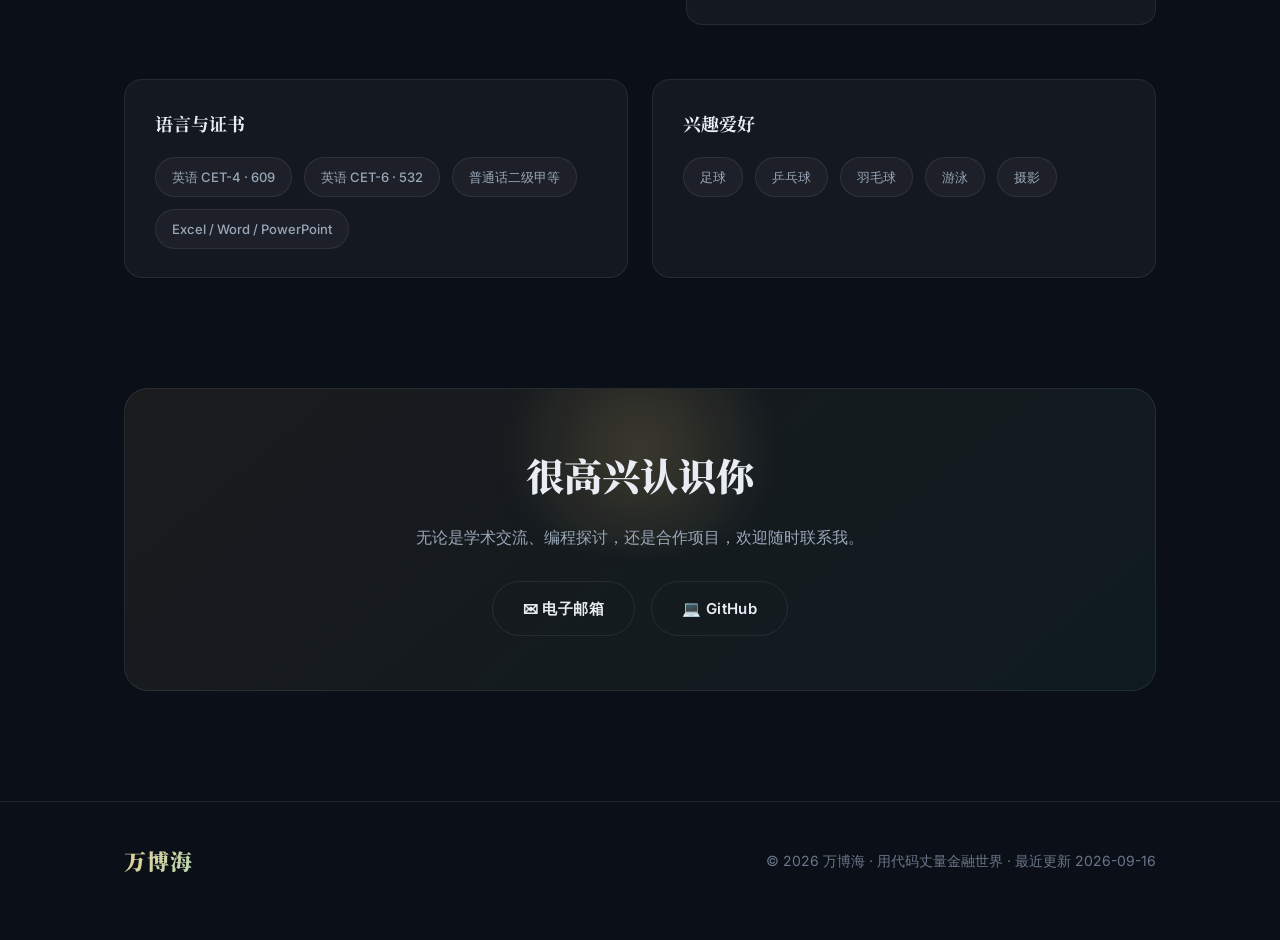
==== commit 2caaf2aa: "feat: 按简历补充教育、实习、荣誉与证书内容 - 教育背景扩充为复旦 + 华东理工两张卡片，补充 GPA、核心课程与奖学金 - 新增「实习与实践」段落：华侨永亨银行企业银行部、商学院组织部 - 新" ====
--- a/index.html
+++ b/index.html
@@ -209,7 +209,7 @@
     .card p { color: var(--ink-dim); font-size: 15px; font-weight: 300; }
     .card .tag { display: inline-block; margin-top: 16px; font-size: 13px; color: var(--teal-soft); background: rgba(79,209,197,.1); padding: 5px 12px; border-radius: 100px; }
 
-    .edu-card { grid-column: span 2; }
+    .edu-card, .exp-card { grid-column: span 2; }
 
     /* ============ 兴趣 / 技能 ============ */
     .skills { display: grid; grid-template-columns: 1.1fr 1fr; gap: 44px; align-items: start; }
@@ -253,6 +253,53 @@
     .footer-inner { display: flex; justify-content: space-between; align-items: center; gap: 20px; flex-wrap: wrap; }
     footer p { color: var(--ink-faint); font-size: 14px; }
     footer .brand small { margin-left: 0; }
+
+    /* ============ 卡片内的条目列表 ============ */
+    .card .meta {
+      font-family: var(--latin); color: var(--ink-faint);
+      font-size: 14px; letter-spacing: .4px; margin: -6px 0 16px;
+    }
+    .card p + p { margin-top: 12px; }
+    .card p strong { color: var(--ink); font-weight: 600; }
+    .card ul { list-style: none; margin-top: 16px; display: flex; flex-direction: column; gap: 11px; }
+    .card ul li {
+      position: relative; padding-left: 18px;
+      color: var(--ink-dim); font-size: 14.5px; font-weight: 300; line-height: 1.65;
+    }
+    .card ul li::before {
+      content: ""; position: absolute; left: 0; top: 9px;
+      width: 5px; height: 5px; border-radius: 50%; background: var(--gold); opacity: .75;
+    }
+
+    /* ============ 荣誉奖项 ============ */
+    .awards { margin-top: 46px; }
+    .awards h4 {
+      font-family: var(--serif); font-size: 19px; font-weight: 700;
+      display: flex; align-items: center; gap: 12px; margin-bottom: 20px;
+    }
+    .awards h4::before { content: ""; width: 24px; height: 2px; border-radius: 2px; background: var(--grad); }
+    .award-list { display: flex; flex-direction: column; gap: 12px; }
+    .award {
+      display: flex; justify-content: space-between; align-items: center; gap: 16px;
+      padding: 16px 24px; border-radius: 14px;
+      border: 1px solid var(--card-border); background: var(--card);
+      font-size: 15px; font-weight: 300; color: var(--ink-dim);
+      transition: transform .35s ease, border-color .35s ease;
+    }
+    .award:hover { transform: translateX(6px); border-color: rgba(213,183,110,.32); }
+    .award .when {
+      font-family: var(--latin); color: var(--gold);
+      font-size: 14.5px; font-weight: 600; flex-shrink: 0;
+    }
+
+    /* ============ 语言证书 / 爱好 ============ */
+    .skill-extra { display: grid; grid-template-columns: repeat(2, 1fr); gap: 24px; margin-top: 54px; }
+    .extra-block {
+      padding: 28px 30px; border-radius: 18px;
+      border: 1px solid var(--card-border); background: var(--card);
+    }
+    .extra-block h4 { font-family: var(--serif); font-size: 18px; font-weight: 700; margin-bottom: 18px; }
+    .extra-block .badge-row { margin-top: 0; }
 
     /* ============ 响应式 ============ */
     @media (max-width: 820px) {
@@ -267,7 +314,8 @@
       .about-grid, .skills { grid-template-columns: 1fr; }
       .avatar { max-width: 220px; margin: 0 auto; }
       .cards { grid-template-columns: 1fr; }
-      .edu-card { grid-column: span 1; }
+      .edu-card, .exp-card { grid-column: span 1; }
+      .skill-extra { grid-template-columns: 1fr; }
       section { padding: 80px 0; }
     }
   </style>
@@ -280,6 +328,7 @@
       <nav class="nav-links" id="navLinks">
         <a href="#about">关于我</a>
         <a href="#education">教育背景</a>
+        <a href="#experience">实习与实践</a>
         <a href="#skills">兴趣与技能</a>
         <a href="#contact">联系</a>
       </nav>
@@ -311,13 +360,13 @@
       <div class="about-grid">
         <div class="avatar reveal"><span class="mono">海</span></div>
         <div class="about-text reveal">
-          <p>你好，我是<strong>万博海</strong>，目前在<strong>复旦大学经济学院</strong>攻读<strong class="hl">金融专业硕士</strong>。金融给了我洞察世界运转规律的视角，而编程给了我动手把它实现的自由。</p>
-          <p>虽然主修金融，但我对<strong class="hl">编程</strong>有着强烈的热情。我认为未来的金融人才，既要有财务的深度，也要有技术的广度——用数据和代码去验证假设、发现规律、创造价值。</p>
+          <p>你好，我是<strong>万博海</strong>，目前在<strong>复旦大学经济学院</strong>攻读<strong class="hl">金融专业硕士</strong>。本科毕业于<strong>华东理工大学商学院</strong>金融学专业，现居上海。</p>
+          <p>金融给了我洞察世界运转规律的视角，而编程给了我动手把它实现的自由。在<strong>华侨永亨银行</strong>企业银行部的实习里，我用财务数据清洗和现金流分析去回答真实的授信问题——这让我更加确信，未来的金融人才，既要有财务的深度，也要有技术的广度。</p>
           <p>除了课堂，我习惯自己动手写代码、做小项目，把经济金融里的想法转化为可运行的程序。这是我最享受的时刻。</p>
           <div class="badge-row">
             <span class="badge">金融工程</span>
             <span class="badge">Python 开发</span>
-            <span class="badge">数据分析</span>
+            <span class="badge">数据分析 · Stata / SPSS</span>
             <span class="badge">量化思维</span>
           </div>
         </div>
@@ -334,8 +383,63 @@
           <div class="icon">&#127891;</div>
           <h3>金融专业硕士 (MF)</h3>
           <p class="org">复旦大学 · 经济学院</p>
+          <p class="meta">2026.09 – 2028.06 · 上海</p>
           <p>专注金融学、投资学与金融科技方向的学习。在扎实的金融理论框架之上，积极探索量化分析与编程实践，致力于成为兼具金融素养与数字能力的复合型人才。</p>
-          <span class="tag">硕 · 在读</span>
+          <span class="tag">985 · 211 · 双一流 · 在读</span>
+        </div>
+
+        <div class="card edu-card reveal">
+          <div class="icon">&#127891;</div>
+          <h3>金融学 本科</h3>
+          <p class="org">华东理工大学 · 商学院</p>
+          <p class="meta">2021.09 – 2025.06 · 上海</p>
+          <p>GPA <strong>3.52 / 4.0</strong>（87.62 / 100），专业排名前 <strong>10%</strong>。</p>
+          <ul>
+            <li>核心课程：大数据与金融计算、金融数值分析、计量经济学、多元统计学、金融经济学、证券投资学、随机过程、中级财务会计</li>
+            <li>荣誉奖项：校优秀三等奖学金（2022、2023、2024）</li>
+          </ul>
+          <span class="tag">211 · 双一流</span>
+        </div>
+      </div>
+
+      <div class="awards reveal">
+        <h4>竞赛荣誉</h4>
+        <div class="award-list">
+          <div class="award"><span>全国大学生数学竞赛 · 二等奖（省市级）</span><span class="when">2023.12</span></div>
+          <div class="award"><span>创新创业模拟决策大赛 · 一等奖（校级）</span><span class="when">2023.07</span></div>
+          <div class="award"><span>全国大学生数学竞赛 · 三等奖（省市级）</span><span class="when">2022.12</span></div>
+        </div>
+      </div>
+    </div>
+  </section>
+
+  <!-- 实习与实践 -->
+  <section id="experience">
+    <div class="wrap">
+      <div class="section-head reveal"><span class="num">03 / EXPERIENCE</span><h2>实习与实践</h2><div class="under"></div></div>
+      <div class="cards">
+        <div class="card exp-card reveal">
+          <div class="icon">&#127974;</div>
+          <h3>对公业务实习生</h3>
+          <p class="org">华侨永亨银行（中国）有限公司 · 企业银行部 Corporate Banking</p>
+          <p class="meta">2025.01 – 2025.04 · 上海</p>
+          <ul>
+            <li>完成 4 家企业财务数据清洗及现金流分析，协助客户经理完成客户需求分析、授信方案设计、贷后管理等环节</li>
+            <li>跟进贸易行业 / 制造业重点客户，整理客户需求日报，协助设计贸易融资组合方案</li>
+            <li>使用道琼斯、WFI 等企业征信查询系统，为 50+ 家客户公司收集负面新闻、股权结构图和企业授信报告等相关资料</li>
+          </ul>
+        </div>
+
+        <div class="card exp-card reveal">
+          <div class="icon">&#128101;</div>
+          <h3>组织部 干事</h3>
+          <p class="org">华东理工大学商学院 · 组织部</p>
+          <p class="meta">2021.09 – 2022.05 · 上海</p>
+          <ul>
+            <li>独立完成「华理商之潮」三次公众号文章的排版与推送，熟练使用 Photoshop、秀米等设计与排版工具</li>
+            <li>组织「团日策划审核小组」，与三名组员共同完成商学院 45 个班级的团日策划方案审核</li>
+            <li>参与三次 21 级精品团日活动评选，并对获奖班级进行德育分加分统计</li>
+          </ul>
         </div>
       </div>
     </div>
@@ -344,7 +448,7 @@
   <!-- 兴趣与技能 -->
   <section id="skills">
     <div class="wrap">
-      <div class="section-head reveal"><span class="num">03 / SKILLS</span><h2>兴趣与技能</h2><div class="under"></div></div>
+      <div class="section-head reveal"><span class="num">04 / SKILLS</span><h2>兴趣与技能</h2><div class="under"></div></div>
       <div class="skills">
         <div class="skill-bars reveal">
           <div class="skill-row">
@@ -352,8 +456,8 @@
             <div class="bar"><div class="fill" data-target="85"></div></div>
           </div>
           <div class="skill-row">
-            <div class="top"><b>数据分析 / Pandas</b><span data-progress="78">0%</span></div>
-            <div class="bar"><div class="fill" data-target="78"></div></div>
+            <div class="top"><b>数据分析 · Stata / SPSS</b><span data-progress="80">0%</span></div>
+            <div class="bar"><div class="fill" data-target="80"></div></div>
           </div>
           <div class="skill-row">
             <div class="top"><b>金融学 / 投资学</b><span data-progress="90">0%</span></div>
@@ -381,6 +485,28 @@
           <div class="interest">
             <div class="dot">&#128218;</div>
             <div><h4>持续学习</h4><p>相信终身学习，始终保持好奇与探索欲</p></div>
+          </div>
+        </div>
+      </div>
+
+      <div class="skill-extra reveal">
+        <div class="extra-block">
+          <h4>语言与证书</h4>
+          <div class="badge-row">
+            <span class="badge">英语 CET-4 · 609</span>
+            <span class="badge">英语 CET-6 · 532</span>
+            <span class="badge">普通话二级甲等</span>
+            <span class="badge">Excel / Word / PowerPoint</span>
+          </div>
+        </div>
+        <div class="extra-block">
+          <h4>兴趣爱好</h4>
+          <div class="badge-row">
+            <span class="badge">足球</span>
+            <span class="badge">乒乓球</span>
+            <span class="badge">羽毛球</span>
+            <span class="badge">游泳</span>
+            <span class="badge">摄影</span>
           </div>
         </div>
       </div>
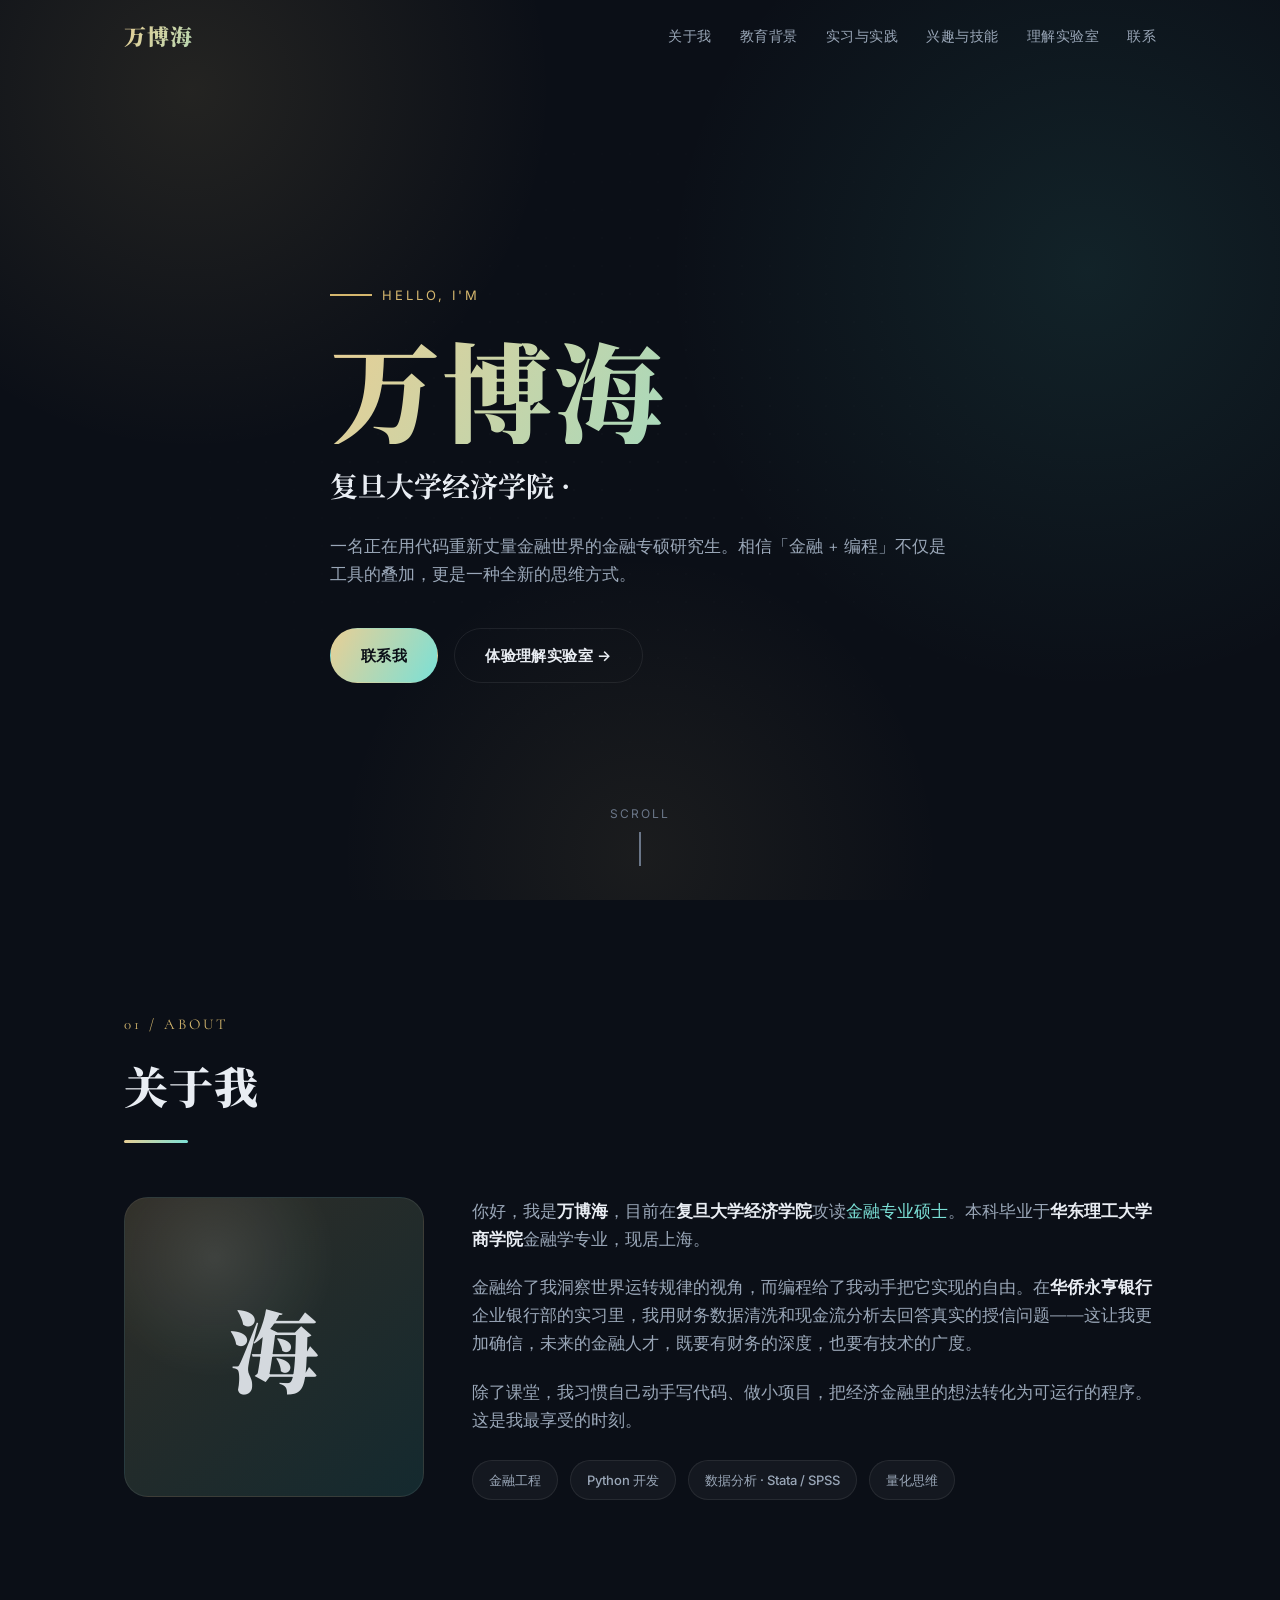
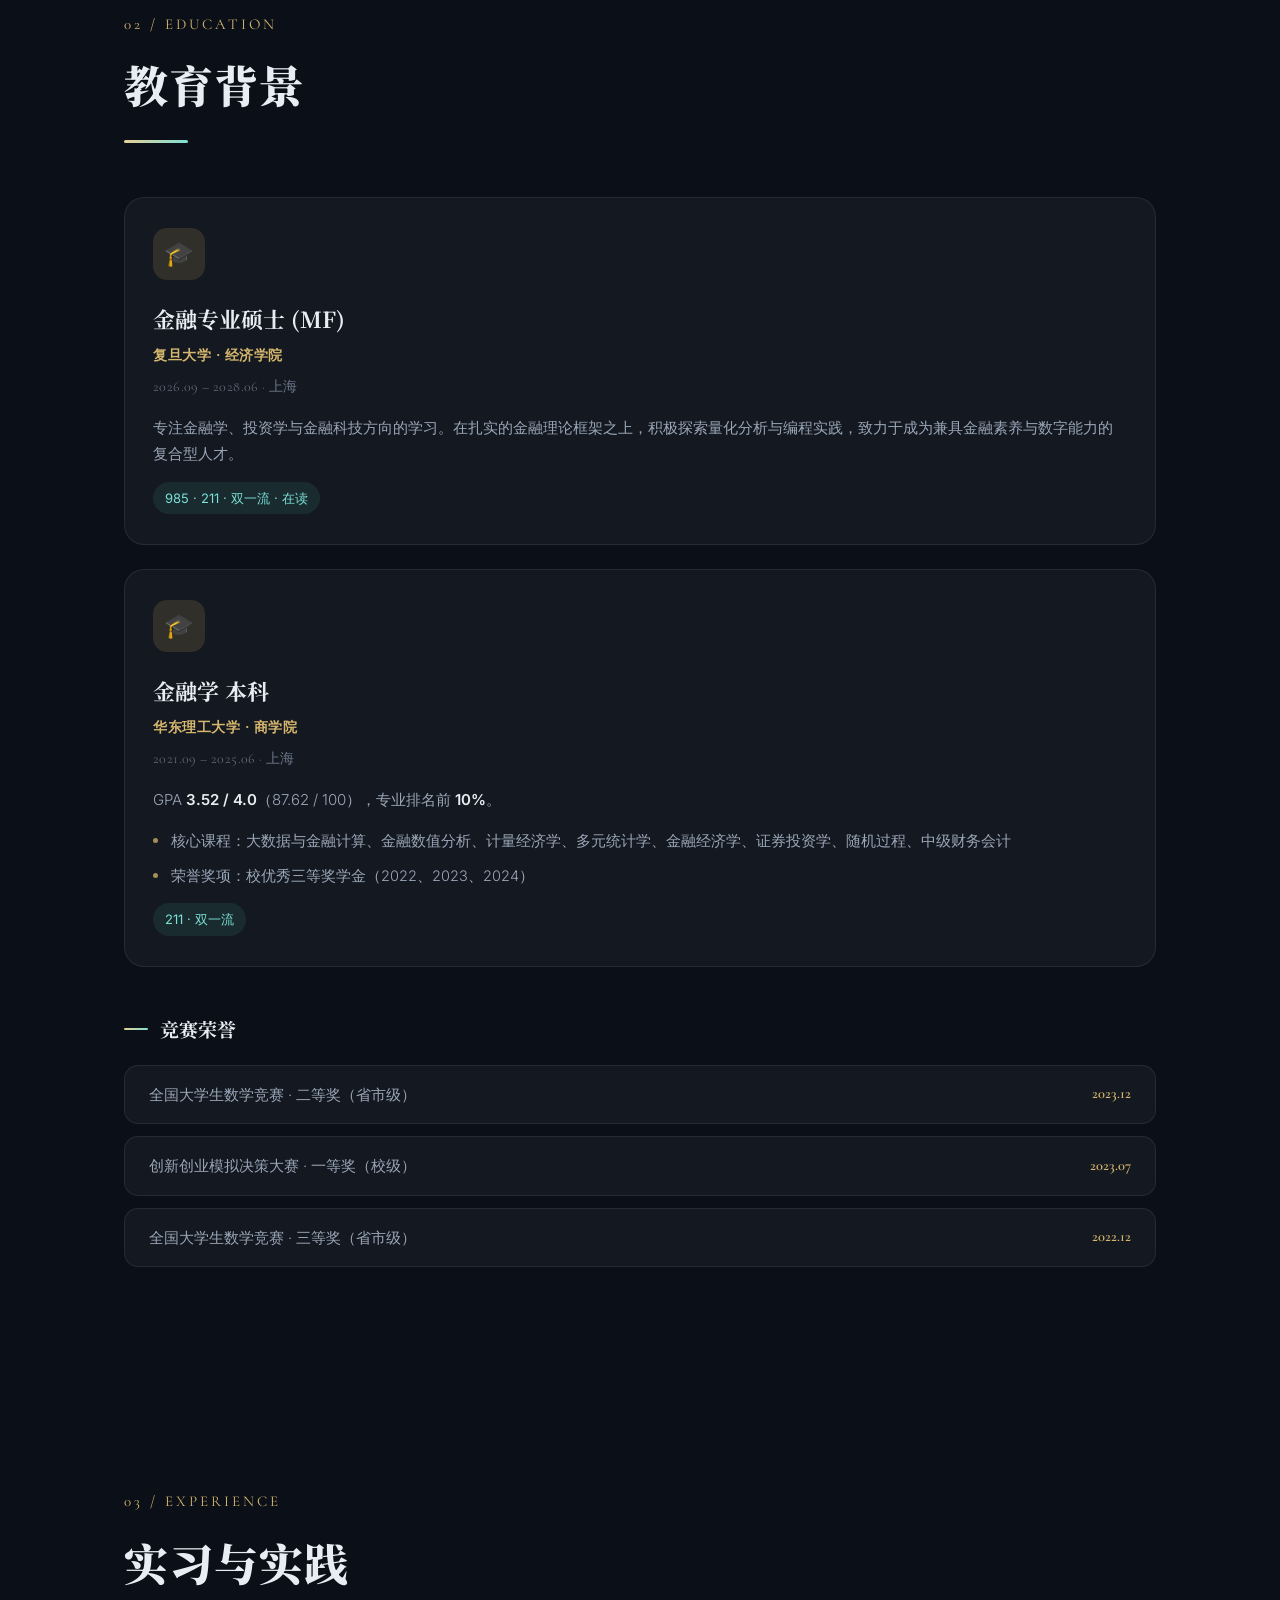
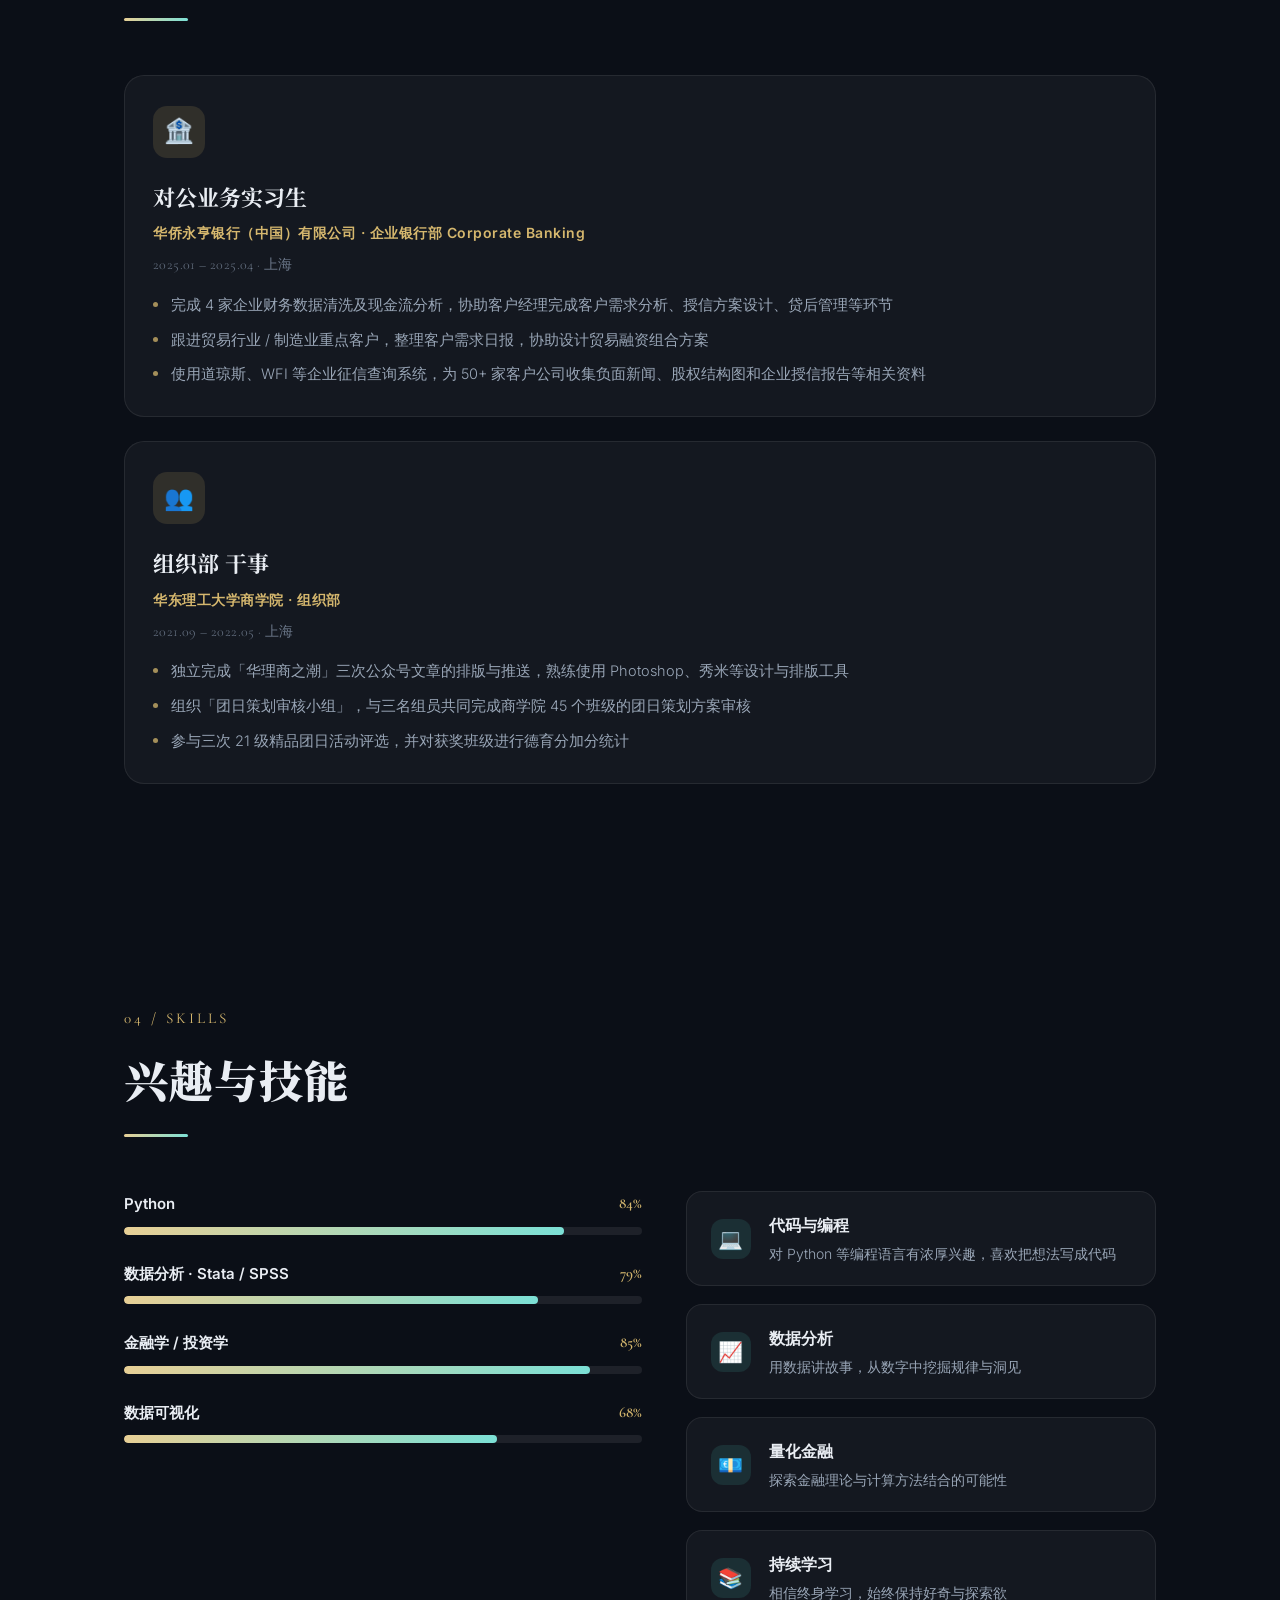
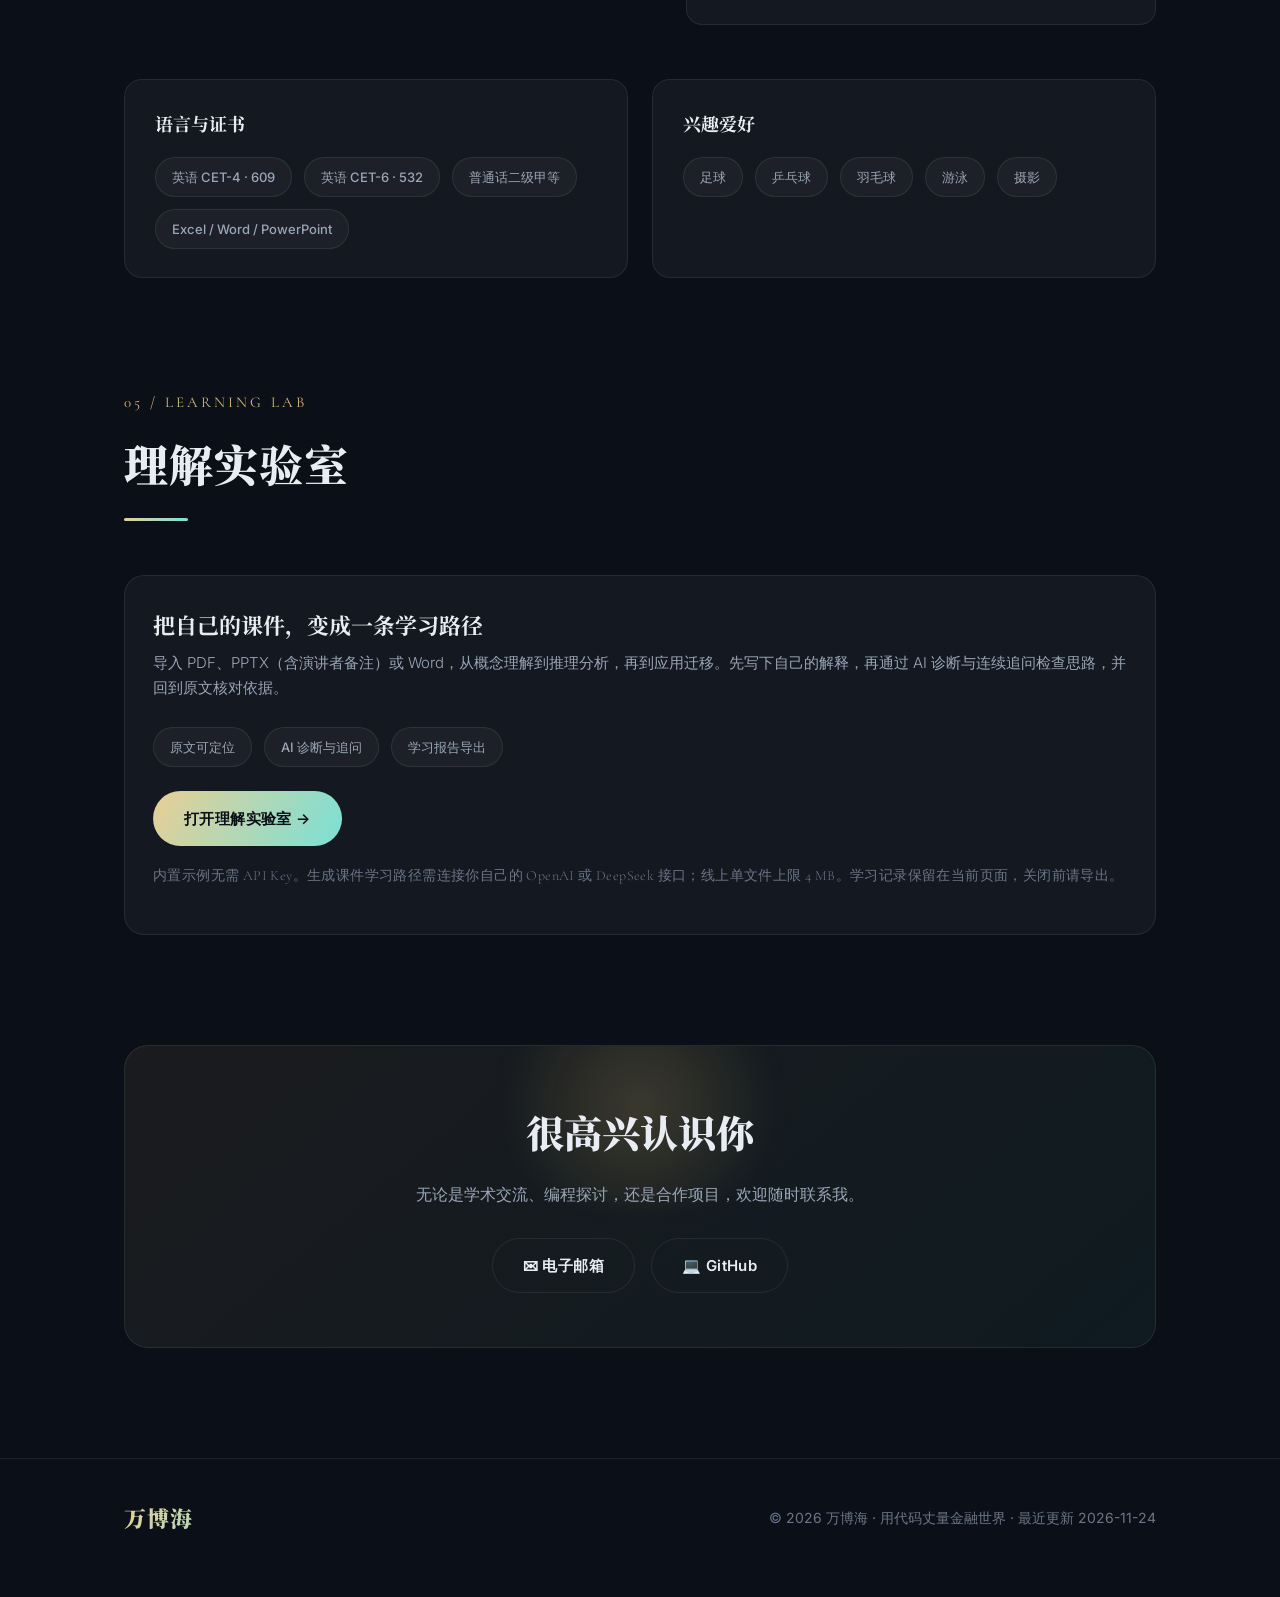
==== commit e011b5c8: "feat: publish understanding lab on personal website" ====
--- a/index.html
+++ b/index.html
@@ -330,6 +330,7 @@
         <a href="#education">教育背景</a>
         <a href="#experience">实习与实践</a>
         <a href="#skills">兴趣与技能</a>
+        <a href="/learning-lab/">理解实验室</a>
         <a href="#contact">联系</a>
       </nav>
       <button class="menu-btn" id="menuBtn" aria-label="菜单">&#9776;</button>
@@ -347,7 +348,7 @@
       </p>
       <div class="hero-cta">
         <a class="cta primary" href="#contact">联系我</a>
-        <a class="cta ghost" href="#skills">了解我的兴趣</a>
+        <a class="cta ghost" href="/learning-lab/">体验理解实验室 →</a>
       </div>
     </div>
     <div class="scroll-hint"><span>SCROLL</span><span class="line"></span></div>
@@ -513,6 +514,19 @@
     </div>
   </section>
 
+  <section id="projects" style="padding-top:0;">
+    <div class="wrap">
+      <div class="section-head reveal"><span class="num">05 / LEARNING LAB</span><h2>理解实验室</h2><div class="under"></div></div>
+      <div class="card reveal">
+        <h3>把自己的课件，变成一条学习路径</h3>
+        <p>导入 PDF、PPTX（含演讲者备注）或 Word，从概念理解到推理分析，再到应用迁移。先写下自己的解释，再通过 AI 诊断与连续追问检查思路，并回到原文核对依据。</p>
+        <div class="badge-row"><span class="badge">原文可定位</span><span class="badge">AI 诊断与追问</span><span class="badge">学习报告导出</span></div>
+        <p style="margin:24px 0;"><a class="cta primary" href="/learning-lab/">打开理解实验室 →</a></p>
+        <p class="meta">内置示例无需 API Key。生成课件学习路径需连接你自己的 OpenAI 或 DeepSeek 接口；线上单文件上限 4 MB。学习记录保留在当前页面，关闭前请导出。</p>
+      </div>
+    </div>
+  </section>
+
   <!-- 联系 -->
   <section id="contact" style="padding-top:0;">
     <div class="wrap">
@@ -530,7 +544,7 @@
   <footer>
     <div class="wrap footer-inner">
       <a class="brand" href="#top">万博海<small>WAN BOHAI</small></a>
-      <p>© <span id="year"></span> 万博海 · 用代码丈量金融世界 · 最近更新 2026-09-16</p>
+      <p>© <span id="year"></span> 万博海 · 用代码丈量金融世界 · 最近更新 2026-11-24</p>
     </div>
   </footer>
 
